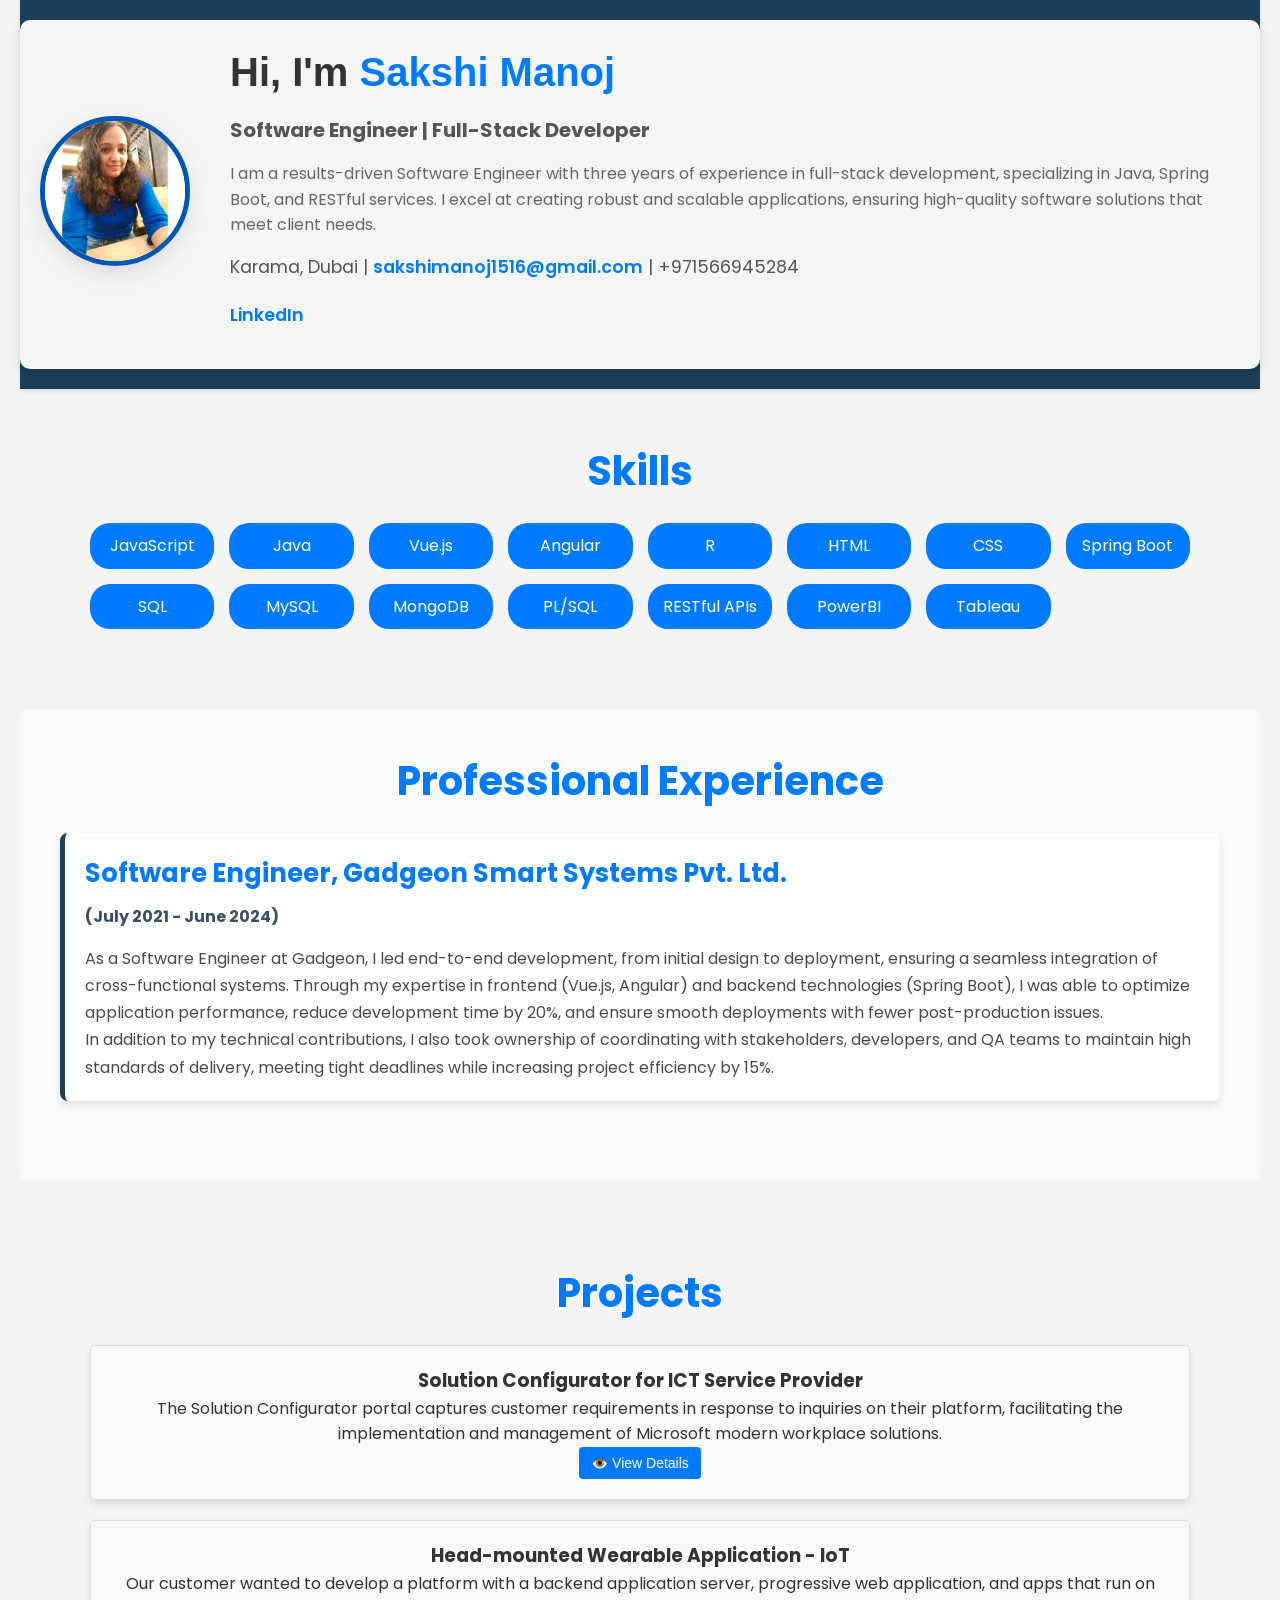
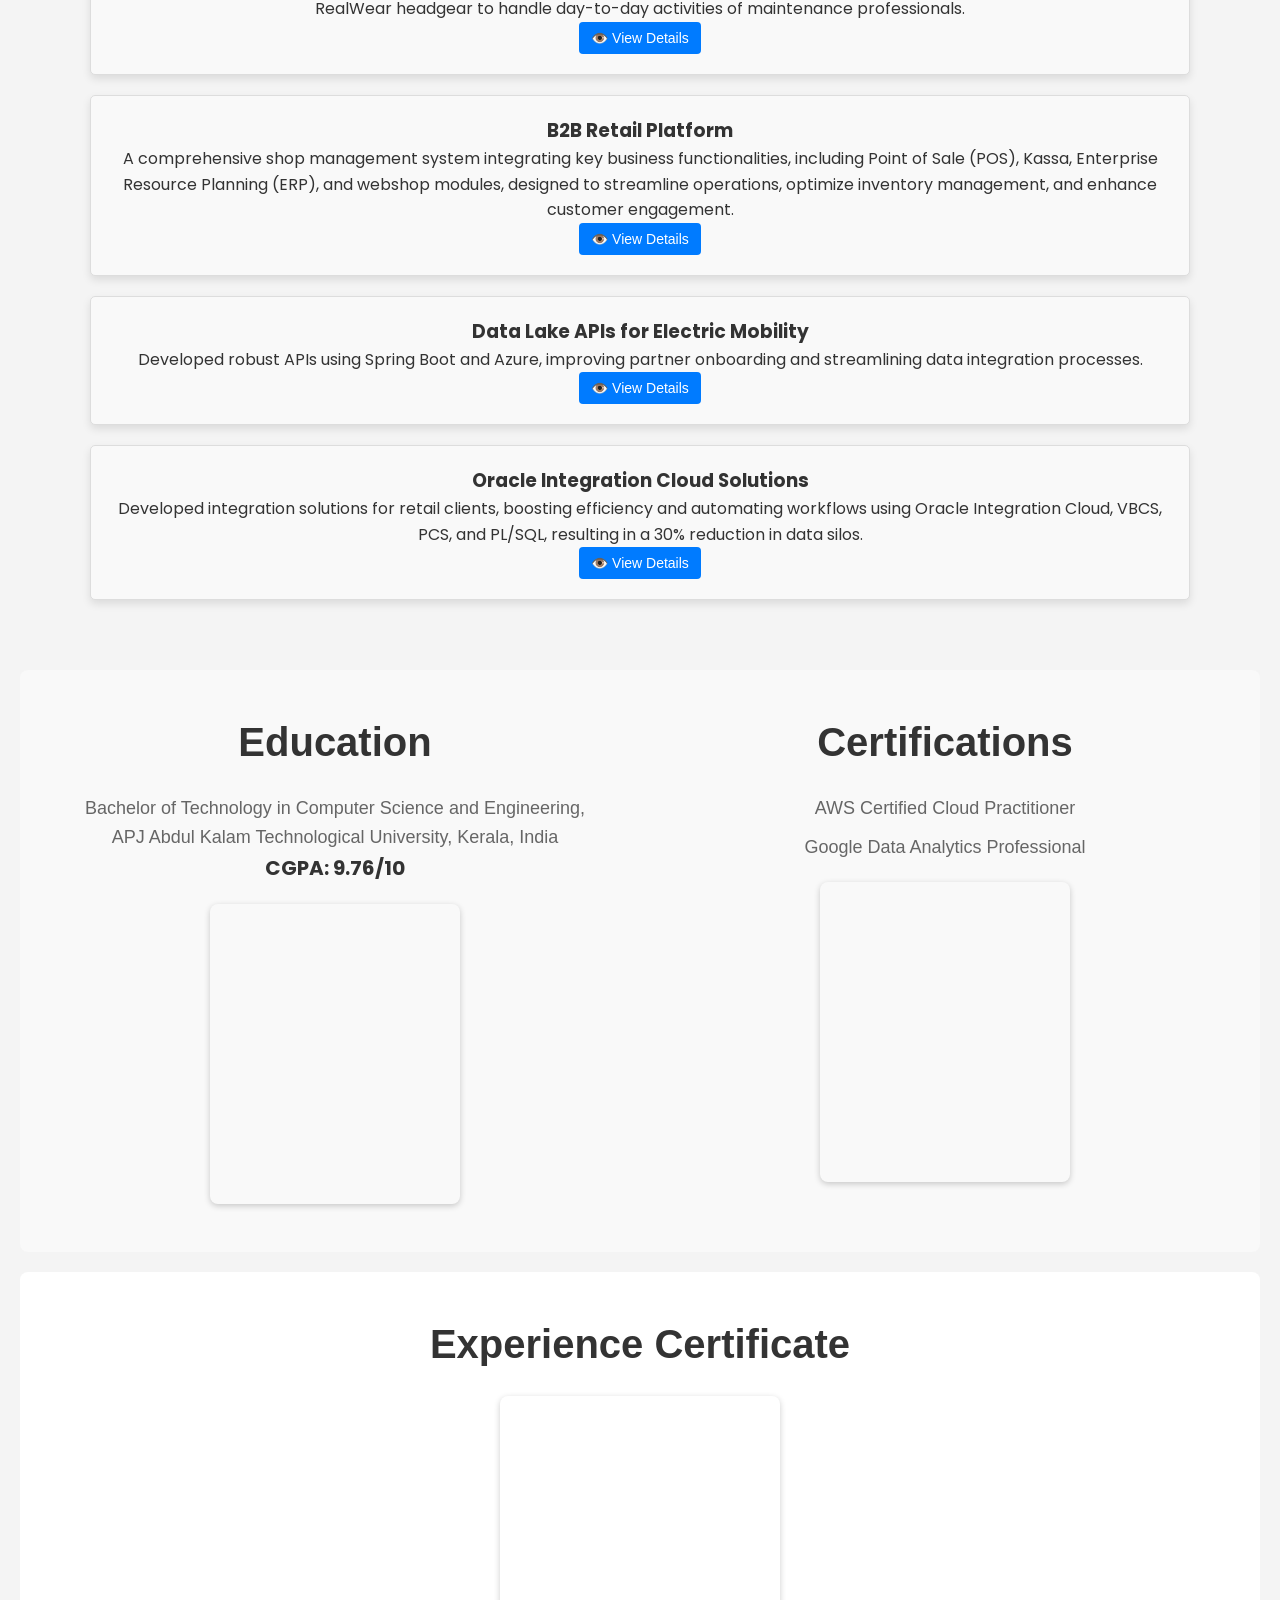
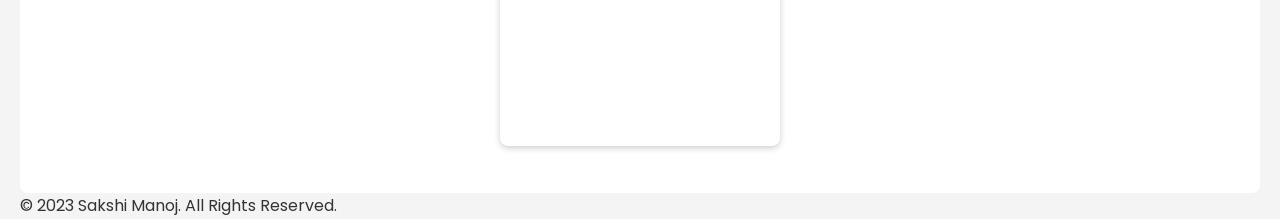
==== index.html @ 0a003d03 "Initial commit of portfolio" ====
<!DOCTYPE html>
<html lang="en">
  <head>
    <meta charset="UTF-8" />
    <meta name="viewport" content="width=device-width, initial-scale=1.0" />
    <title>Sakshi Manoj Portfolio</title>
    <link rel="stylesheet" href="assets/css/main.css" />
    <link
      href="https://fonts.googleapis.com/css2?family=Poppins:wght@300;400;600&display=swap"
      rel="stylesheet"
    />
  </head>
  <body>
    <!-- Header Section -->
    <header
      style="
        background-color: #1c3e59;
        padding: 20px 0;
        box-shadow: 0 2px 4px rgba(0, 0, 0, 0.1);
      "
    >
      <div
        class="container header-content"
        style="
          display: flex;
          align-items: center;
          justify-content: space-between;
          max-width: 1500px;
          margin: auto;
        "
      >
        <div class="profile-photo" style="flex: 0 0 150px; margin-right: 20px">
          <img
            src="images/myphoto.jpeg"
            alt="Sakshi Manoj"
            style="width: 100%; border-radius: 50%"
          />
        </div>
        <div class="intro" style="flex: 1; text-align: left">
          <h1
            style="
              color: #333;
              font-family: 'Segoe UI', Tahoma, Geneva, Verdana, sans-serif;
              font-size: 2.5em;
              font-weight: bold;
              margin-bottom: 10px;
            "
          >
            Hi, I'm <span style="color: #007bff">Sakshi Manoj</span>
          </h1>
          <p
            style="
              font-size: 20px;
              color: #555;
              font-weight: bold;
              margin-bottom: 15px;
            "
          >
            Software Engineer | Full-Stack Developer
          </p>
          <p style="font-size: 16px; color: #666; margin-bottom: 15px">
            I am a results-driven Software Engineer with three years of
            experience in full-stack development, specializing in Java, Spring
            Boot, and RESTful services. I excel at creating robust and scalable
            applications, ensuring high-quality software solutions that meet
            client needs.
          </p>
          <div class="contact-info" style="font-size: 16px; color: #666">
            <p>
              Karama, Dubai |
              <a
                href="mailto:sakshimanoj1516@gmail.com"
                style="color: #007bff; text-decoration: none"
                >sakshimanoj1516@gmail.com</a
              >
              | +971566945284
            </p>
            <p>
              <a
                href="https://www.linkedin.com/in/sakshi-manoj"
                target="_blank"
                style="color: #007bff; text-decoration: none"
                >LinkedIn</a
              >
            </p>
          </div>
        </div>
      </div>
    </header>

    <!-- Skills Section -->
    <section id="skills">
      <div class="container">
        <h2>Skills</h2>
        <div class="skills-list">
          <p>JavaScript</p>
          <p>Java</p>
          <p>Vue.js</p>
          <p>Angular</p>
          <p>R</p>
          <p>HTML</p>
          <p>CSS</p>
          <p>Spring Boot</p>
          <p>SQL</p>
          <p>MySQL</p>
          <p>MongoDB</p>
          <p>PL/SQL</p>
          <p>RESTful APIs</p>
          <p>PowerBI</p>
          <p>Tableau</p>
        </div>
      </div>
    </section>

    <!-- Experience Section -->
    <section id="experience" class="experience-section">
      <h2>Professional Experience</h2>

      <div class="experience-content">
        <div class="experience-item">
          <h3>Software Engineer, Gadgeon Smart Systems Pvt. Ltd.</h3>
          <h4>(July 2021 - June 2024)</h4>
          <p>
            As a Software Engineer at Gadgeon, I led end-to-end development,
            from initial design to deployment, ensuring a seamless integration
            of cross-functional systems. Through my expertise in frontend
            (Vue.js, Angular) and backend technologies (Spring Boot), I was able
            to optimize application performance, reduce development time by 20%,
            and ensure smooth deployments with fewer post-production issues.
          </p>
          <p>
            In addition to my technical contributions, I also took ownership of
            coordinating with stakeholders, developers, and QA teams to maintain
            high standards of delivery, meeting tight deadlines while increasing
            project efficiency by 15%.
          </p>
        </div>

        <!-- <div class="experience-item">
          <h3>Java Developer Intern, XYZ Solutions</h3>
          <h4>(June 2020 - May 2021)</h4>
          <p>
            During my internship at XYZ Solutions, I contributed to backend
            development tasks, creating robust APIs using Java and Spring Boot.
            I was involved in the Data Lake API project, optimizing partner
            onboarding processes and ensuring 100% unit test coverage for API
            reliability. My work helped improve data flow management across
            multiple services and increased the operational efficiency of
            backend systems.
          </p>
        </div> -->
      </div>

      <!-- <a href="resume/Sakshi_Manoj_Resume.pdf" download class="download-cv-btn"
        >Download CV</a
      > -->
    </section>

    <!-- Projects Section -->
    <section id="projects">
      <div class="container">
        <h2>Projects</h2>
        <div class="projects-gridc">
          <!-- Project 1: Solution Configurator for ICT Service Provider -->
          <div class="project-item">
            <h3>Solution Configurator for ICT Service Provider</h3>
            <p>
              The Solution Configurator portal captures customer requirements in
              response to inquiries on their platform, facilitating the
              implementation and management of Microsoft modern workplace
              solutions.
            </p>
            <button
              class="details-button"
              onclick="toggleDetails('ict-project', this)"
            >
              👁️ View Details
            </button>

            <!-- Hidden detailed section -->
            <div
              id="ict-project"
              class="project-details"
              style="
                display: none;
                padding: 20px;
                border: 1px solid #e0e0e0;
                border-radius: 10px;
                box-shadow: 0px 4px 12px rgba(0, 0, 0, 0.1);
                background-color: #fff;
                margin-bottom: 20px;
              "
            >
              <!-- Website Link -->
              <a
                href="https://www.smarter365.nl/"
                target="_blank"
                style="
                  text-decoration: none;
                  color: #1a73e8;
                  font-weight: bold;
                  font-size: 18px;
                "
              >
                Visit Website <span style="margin-left: 5px">&#8599;</span>
              </a>

              <!-- Description Section -->
              <h4 style="margin-top: 20px; color: #333; font-size: 22px">
                Description
              </h4>
              <p style="color: #666; line-height: 1.6">
                This portal helps manage customer requirements by integrating
                Microsoft workplace solutions, streamlining the customer
                engagement process.
              </p>

              <!-- Technologies Section -->
              <h4 style="margin-top: 20px; color: #333; font-size: 22px">
                Technologies
              </h4>
              <p style="color: #666; line-height: 1.6">
                Vue.js, JavaScript, CSS, Jest
              </p>

              <!-- Contribution Section -->
              <h4 style="margin-top: 20px; color: #333; font-size: 22px">
                Contribution
              </h4>
              <p style="color: #666; line-height: 1.6">
                Developed responsive frontend components using Vue.js and
                Vuetify, leading to a 20% performance improvement. Implemented
                internationalization using i18next for multilingual support.
                Conducted thorough testing with Jest, achieving 95% code
                coverage.
              </p>

              <!-- Image Gallery Section -->
              <div
                class="image-container"
                style="display: flex; gap: 10px; margin-top: 20px"
              >
                <img
                  src="images/smarter365/smarter365_1.png"
                  alt="ICT Project Image 1"
                  style="
                    width: 48%;
                    border-radius: 8px;
                    cursor: pointer;
                    transition: transform 0.3s ease;
                  "
                  class="hover-image"
                />
                <img
                  src="images/smarter365/smarter365_2.png"
                  alt="ICT Project Image 2"
                  style="
                    width: 48%;
                    border-radius: 8px;
                    cursor: pointer;
                    transition: transform 0.3s ease;
                  "
                  class="hover-image"
                />
              </div>

              <!-- Watch Demo Link -->
              <p style="margin-top: 20px">
                <a
                  href="https://www.loom.com/share/1bb8e9b2f5744138b309e199f25a424e?sid=341b1269-9a27-400c-8fcc-d83e77082551"
                  target="_blank"
                  style="
                    text-decoration: none;
                    color: #1a73e8;
                    font-weight: bold;
                    font-size: 18px;
                  "
                  >Watch Demo <span style="margin-left: 5px">&#9654;</span>
                </a>
              </p>
            </div>
          </div>

          <!-- Project 2: Head-mounted Wearable Application - IoT -->
          <div class="project-item">
            <h3>Head-mounted Wearable Application - IoT</h3>
            <p>
              Our customer wanted to develop a platform with a backend
              application server, progressive web application, and apps that run
              on RealWear headgear to handle day-to-day activities of
              maintenance professionals.
            </p>
            <button
              class="details-button"
              onclick="toggleDetails('iot-project', this)"
            >
              👁️ View Details
            </button>

            <!-- Hidden detailed section -->
            <div
              id="iot-project"
              class="project-details"
              style="
                display: none;
                padding: 20px;
                border: 1px solid #e0e0e0;
                border-radius: 10px;
                box-shadow: 0px 4px 12px rgba(0, 0, 0, 0.1);
                background-color: #fff;
                margin-top: 20px;
              "
            >
              <a
                href="https://www.klattworks.com/mx-accelerator/"
                target="_blank"
                style="
                  text-decoration: none;
                  color: #1a73e8;
                  font-weight: bold;
                  font-size: 18px;
                "
                >Visit Website <span style="margin-left: 5px">&#8599;</span></a
              >
              <h4 style="margin-top: 20px; color: #333; font-size: 22px">
                Description
              </h4>
              <p style="color: #666; line-height: 1.6">
                This IoT app enhances productivity for maintenance professionals
                using RealWear headgear, integrating backend services with a
                Progressive Web Application.
              </p>

              <h4 style="margin-top: 20px; color: #333; font-size: 22px">
                Technologies
              </h4>
              <p style="color: #666; line-height: 1.6">
                Angular, Spring Boot, Java, Bootstrap
              </p>

              <h4 style="margin-top: 20px; color: #333; font-size: 22px">
                Contribution
              </h4>
              <p style="color: #666; line-height: 1.6">
                Developed the PWA frontend using Angular and Bootstrap,
                increasing user interaction by 25%. Implemented RESTful backend
                services using Spring Boot. Applied Spring Security to ensure
                secure user authentication.
              </p>

              <div
                class="image-container"
                style="display: flex; gap: 10px; margin-top: 20px"
              >
                <img
                  src="images/klattworks/klattworks_1.png"
                  alt="IoT Project 1"
                  style="
                    width: 48%;
                    border-radius: 8px;
                    cursor: pointer;
                    transition: transform 0.3s ease;
                  "
                  class="hover-image"
                  onmouseover="this.style.transform='scale(1.05)'"
                  onmouseout="this.style.transform='scale(1)'"
                />
                <img
                  src="images/klattworks/klattworks_2.png"
                  alt="IoT Project 2"
                  style="
                    width: 48%;
                    border-radius: 8px;
                    cursor: pointer;
                    transition: transform 0.3s ease;
                  "
                  class="hover-image"
                  onmouseover="this.style.transform='scale(1.05)'"
                  onmouseout="this.style.transform='scale(1)'"
                />
              </div>

              <p style="margin-top: 20px">
                This head-mounted wearable app, developed using Angular for the
                frontend and Spring Boot for the backend, led to a 25% increase
                in user engagement.
                <a
                  href="https://www.loom.com/share/83bcdfde9b7a43879cee46f1d8b4b3cc?sid=40277a1e-0fa5-4789-8aba-e1bd13d213cc"
                  target="_blank"
                  style="
                    text-decoration: none;
                    color: #1a73e8;
                    font-weight: bold;
                    font-size: 18px;
                  "
                  >Watch demo <span style="margin-left: 5px">&#9654;</span></a
                >.
              </p>
            </div>
          </div>

          <!-- Project 3: B2B Retail Platform -->
          <div class="project-item">
            <h3>B2B Retail Platform</h3>
            <p>
              A comprehensive shop management system integrating key business
              functionalities, including Point of Sale (POS), Kassa, Enterprise
              Resource Planning (ERP), and webshop modules, designed to
              streamline operations, optimize inventory management, and enhance
              customer engagement.
            </p>
            <button
              class="details-button"
              onclick="toggleDetails('b2b-project', this)"
            >
              👁️ View Details
            </button>

            <!-- Hidden detailed section -->
            <div
              id="b2b-project"
              class="project-details"
              style="
                display: none;
                padding: 20px;
                border: 1px solid #e0e0e0;
                border-radius: 10px;
                box-shadow: 0px 4px 12px rgba(0, 0, 0, 0.1);
                background-color: #fff;
                margin-top: 20px;
              "
            >
              <a
                href="https://www.noahretail.com/"
                target="_blank"
                style="
                  text-decoration: none;
                  color: #1a73e8;
                  font-weight: bold;
                  font-size: 18px;
                "
                >Visit Website <span style="margin-left: 5px">&#8599;</span></a
              ><br /><br />

              <h4 style="margin-top: 20px; color: #333; font-size: 22px">
                Description
              </h4>
              <p style="color: #666; line-height: 1.6">
                A robust B2B platform that integrates POS, ERP, and webshop
                modules to streamline retail operations and enhance customer
                experience.
              </p>

              <h4 style="margin-top: 20px; color: #333; font-size: 22px">
                Technologies
              </h4>
              <p style="color: #666; line-height: 1.6">
                Angular, RESTful APIs, Java
              </p>

              <h4 style="margin-top: 20px; color: #333; font-size: 22px">
                Contribution
              </h4>
              <p style="color: #666; line-height: 1.6">
                Created intuitive frontend interfaces with Angular, improving
                user engagement by 30%. Integrated backend APIs for smooth data
                handling between ERP and POS systems. Ensured seamless user
                experiences across modules by implementing best practices in
                frontend design.
              </p>

              <div
                class="image-container"
                style="display: flex; gap: 10px; margin-top: 20px"
              >
                <img
                  src="images/noah/noah_1.png"
                  alt="B2B Platform 1"
                  style="
                    width: 48%;
                    border-radius: 8px;
                    cursor: pointer;
                    transition: transform 0.3s ease;
                  "
                  class="hover-image"
                  onmouseover="this.style.transform='scale(1.05)'"
                  onmouseout="this.style.transform='scale(1)'"
                />
                <img
                  src="images/noah/noah_2.png"
                  alt="B2B Platform 2"
                  style="
                    width: 48%;
                    border-radius: 8px;
                    cursor: pointer;
                    transition: transform 0.3s ease;
                  "
                  class="hover-image"
                  onmouseover="this.style.transform='scale(1.05)'"
                  onmouseout="this.style.transform='scale(1)'"
                />
              </div>

              <p style="margin-top: 20px">
                The B2B retail platform enhanced user interactions using Angular
                for the frontend and implemented RESTful APIs for seamless
                backend integration.
                <a
                  href="https://www.loom.com/share/43bb94884c2f4f9fad24761a1a4b83c2?sid=c99463e5-be14-4b59-b4c4-4280d447c954"
                  target="_blank"
                  style="
                    text-decoration: none;
                    color: #1a73e8;
                    font-weight: bold;
                    font-size: 18px;
                  "
                  >Watch demo <span style="margin-left: 5px">&#9654;</span></a
                >.
              </p>
            </div>
          </div>

          <!-- Project 4: Data Lake APIs for Electric Mobility Customer -->
          <div class="project-item">
            <h3>Data Lake APIs for Electric Mobility</h3>
            <p>
              Developed robust APIs using Spring Boot and Azure, improving
              partner onboarding and streamlining data integration processes.
            </p>
            <button
              class="details-button"
              onclick="toggleDetails('data-lake-project', this)"
            >
              👁️ View Details
            </button>

            <!-- Hidden detailed section -->
            <div
              id="data-lake-project"
              class="project-details"
              style="
                display: none;
                padding: 20px;
                border: 1px solid #e0e0e0;
                border-radius: 10px;
                box-shadow: 0px 4px 12px rgba(0, 0, 0, 0.1);
                background-color: #fff;
                margin-top: 20px;
              "
            >
              <h4 style="margin-top: 20px; color: #333; font-size: 22px">
                Project Overview
              </h4>
              <p style="color: #666; line-height: 1.6">
                Built scalable APIs that enhanced data management and simplified
                the onboarding of new partners, reducing manual intervention.
              </p>

              <h4 style="margin-top: 20px; color: #333; font-size: 22px">
                Technologies Used
              </h4>
              <p style="color: #666; line-height: 1.6">
                Spring Boot, Java, Azure
              </p>

              <h4 style="margin-top: 20px; color: #333; font-size: 22px">
                Key Contributions
              </h4>
              <p style="color: #666; line-height: 1.6">
                - Designed and implemented RESTful APIs to improve data
                accessibility.<br />
                - Facilitated smoother partner integrations by enhancing the
                data pipeline.<br />
                - Used Azure to ensure secure and scalable data storage.
              </p>
            </div>
          </div>

          <!-- Project 5: Oracle Integration Cloud -->
          <div class="project-item">
            <h3>Oracle Integration Cloud Solutions</h3>
            <p>
              Developed integration solutions for retail clients, boosting
              efficiency and automating workflows using Oracle Integration
              Cloud, VBCS, PCS, and PL/SQL, resulting in a 30% reduction in data
              silos.
            </p>
            <button
              class="details-button"
              onclick="toggleDetails('oracle-project', this)"
            >
              👁️ View Details
            </button>

            <!-- Hidden detailed section -->
            <div
              id="oracle-project"
              class="project-details"
              style="
                display: none;
                padding: 20px;
                border: 1px solid #e0e0e0;
                border-radius: 10px;
                box-shadow: 0px 4px 12px rgba(0, 0, 0, 0.1);
                background-color: #fff;
                margin-top: 20px;
              "
            >
              <h4 style="margin-top: 20px; color: #333; font-size: 22px">
                Project Overview
              </h4>
              <p style="color: #666; line-height: 1.6">
                Delivered seamless system integration by automating workflows
                and ensuring smooth data flow between platforms, reducing manual
                interventions and operational bottlenecks.
              </p>

              <h4 style="margin-top: 20px; color: #333; font-size: 22px">
                Technologies Used
              </h4>
              <p style="color: #666; line-height: 1.6">
                Oracle Integration Cloud, Oracle VBCS, Oracle PCS, PL/SQL,
                RESTful APIs
              </p>

              <h4 style="margin-top: 20px; color: #333; font-size: 22px">
                Key Contributions
              </h4>
              <p style="color: #666; line-height: 1.6">
                - Improved integration processes, cutting data silos by 30%.<br />
                - Built custom APIs for seamless system communication.<br />
                - Automated workflows with PCS and enhanced application
                functionality using VBCS.<br />
                - Optimized database operations with PL/SQL for faster, more
                accurate data handling.
              </p>
            </div>
          </div>
        </div>
      </div>
    </section>

    <!-- JavaScript to toggle the details with smooth animation -->
    <script>
      function toggleDetails(projectId, button) {
        var details = document.getElementById(projectId);
        if (details.style.display === "none" || details.style.display === "") {
          details.style.display = "block";
          button.innerHTML = "👁️ Hide Details";
          details.style.opacity = 0;
          setTimeout(() => {
            details.style.opacity = 1;
          }, 100); // smooth fade-in
        } else {
          details.style.opacity = 0;
          setTimeout(() => {
            details.style.display = "none";
            button.innerHTML = "👁️ View Details";
          }, 300); // delay to allow fade-out
        }
      }
    </script>

    <!-- Add some interactive styling -->
    <style>
      .project-item {
        border: 1px solid #ddd;
        padding: 20px;
        border-radius: 5px;
        transition: transform 0.3s ease;
        background-color: #f9f9f9;
        margin-bottom: 20px;
        cursor: pointer;
      }
      .project-item:hover {
        transform: scale(1.05);
        box-shadow: 0 4px 10px rgba(0, 0, 0, 0.1);
      }
      .details-button {
        background-color: #007bff;
        color: white;
        border: none;
        padding: 8px 12px;
        border-radius: 4px;
        cursor: pointer;
        font-size: 14px;
      }
      .details-button:hover {
        background-color: #0056b3;
      }
      .project-details {
        margin-top: 10px;
        padding: 10px;
        border: 1px solid #ddd;
        border-radius: 5px;
        background-color: #f0f8ff;
        opacity: 0;
        transition: opacity 0.3s ease;
      }
      .project-details img {
        display: block;
        margin-bottom: 10px;
      }
      .eye-icon {
        cursor: pointer;
        font-size: 20px;
        margin-left: 10px;
      }
      .project-details {
        margin-top: 10px;
        padding: 10px;
        border: 1px solid #ddd;
        border-radius: 5px;
        background-color: #f9f9f9;
      }
      .project-details img {
        display: block;
        margin-bottom: 10px;
      }
    </style>

    <!-- Education Section -->
    <!-- Education and Certifications Section -->
    <section
      id="education-certifications"
      style="background-color: #f9f9f9; padding: 40px 10px; border-radius: 8px"
    >
      <div
        class="container"
        style="
          max-width: 1200px;
          margin: auto;
          display: flex;
          justify-content: space-between;
          flex-wrap: wrap;
        "
      >
        <!-- Education -->
        <div style="flex: 1; margin-right: 20px; min-width: 280px">
          <h2
            style="
              text-align: center;
              color: #333;
              font-family: 'Arial', sans-serif;
            "
          >
            Education
          </h2>
          <div style="text-align: center; margin-top: 20px">
            <p
              style="
                font-size: 18px;
                color: #666;
                font-family: 'Arial', sans-serif;
              "
            >
              Bachelor of Technology in Computer Science and Engineering,<br />
              APJ Abdul Kalam Technological University, Kerala, India
            </p>
            <p style="font-size: 20px; color: #333; font-weight: bold">
              CGPA: 9.76/10
            </p>
            <div style="margin-top: 20px">
              <iframe
                src="documents/Degree_Certificate.pdf"
                width="250"
                height="300"
                style="
                  border: none;
                  border-radius: 8px;
                  box-shadow: 0 2px 6px rgba(0, 0, 0, 0.2);
                  transition: transform 0.3s ease;
                "
                onmouseover="this.style.transform='scale(1.05)'"
                onmouseout="this.style.transform='scale(1)'"
              >
              </iframe>
            </div>
          </div>
        </div>

        <!-- Certifications -->
        <div style="flex: 1; min-width: 280px">
          <h2
            style="
              text-align: center;
              color: #333;
              font-family: 'Arial', sans-serif;
            "
          >
            Certifications
          </h2>
          <ul
            style="
              list-style-type: none;
              padding: 0;
              text-align: center;
              margin-top: 20px;
            "
          >
            <li
              style="
                font-size: 18px;
                color: #666;
                font-family: 'Arial', sans-serif;
                margin-bottom: 10px;
              "
            >
              AWS Certified Cloud Practitioner
            </li>
            <li
              style="
                font-size: 18px;
                color: #666;
                font-family: 'Arial', sans-serif;
                margin-bottom: 10px;
              "
            >
              Google Data Analytics Professional
            </li>
          </ul>
          <div style="margin-top: 20px">
            <iframe
              src="documents/Google_DI_Professional.pdf"
              width="250"
              height="300"
              style="
                border: none;
                border-radius: 8px;
                box-shadow: 0 2px 6px rgba(0, 0, 0, 0.2);
                transition: transform 0.3s ease;
              "
              onmouseover="this.style.transform='scale(1.05)'"
              onmouseout="this.style.transform='scale(1)'"
            >
            </iframe>
          </div>
        </div>
      </div>
    </section>

    <!-- Experience Certificates Section -->
    <section
      id="experience-certificates"
      style="
        background-color: #ffffff;
        padding: 40px 10px;
        border-radius: 8px;
        margin-top: 20px;
      "
    >
      <div class="container" style="max-width: 800px; margin: auto">
        <h2
          style="
            text-align: center;
            color: #333;
            font-family: 'Arial', sans-serif;
          "
        >
          Experience Certificate
        </h2>
        <div style="margin-top: 20px; text-align: center">
          <iframe
            src="documents/Exp letter- Sakshi Manoj.pdf"
            width="280"
            height="350"
            style="
              border: none;
              border-radius: 8px;
              box-shadow: 0 2px 6px rgba(0, 0, 0, 0.2);
              transition: transform 0.3s ease;
            "
            onmouseover="this.style.transform='scale(1.05)'"
            onmouseout="this.style.transform='scale(1)'"
          >
          </iframe>
        </div>
      </div>
    </section>

    <!-- Footer -->
    <footer>
      <p>&copy; 2023 Sakshi Manoj. All Rights Reserved.</p>
    </footer>
  </body>
</html>
---- assets/css/main.css ----
/* General Styles */
* {
    margin: 0;
    padding: 0;
    box-sizing: border-box;
}

body {
    font-family: 'Poppins', sans-serif;
    line-height: 1.6;
    background-color: #f4f4f4;
    color: #333;
    padding: 0 20px;
}

a {
    text-decoration: none;
    color: #007bff;
}

a:hover {
    color: #0056b3;
}

/* Header Section */
header {
    background-color: #007bff;
    color: white;
    padding: 60px 0;
    text-align: center;
}

header h1 {
    font-size: 3em;
    margin-bottom: 10px;
}

header span {
    color: #ffeb3b;
}

header p {
    font-size: 1.2em;
    margin-bottom: 20px;
}

header .contact-info {
    font-size: 1.1em;
}

header .contact-info a {
    color: white;
    font-weight: 600;
}

/* Section Styles */
section {
    padding: 50px 0;
    text-align: center;
}

section h2 {
    font-size: 2.5em;
    margin-bottom: 20px;
    color: #007bff;
}

.container {
    max-width: 1100px;
    margin: 0 auto;
}

/* About Section */
#about p {
    font-size: 1.2em;
    line-height: 1.8;
    margin-top: 10px;
}

/* Skills Section */
#skills .skills-list {
    display: grid;
    grid-template-columns: repeat(auto-fit, minmax(120px, 1fr));
    gap: 15px;
    justify-content: center;
    margin-top: 20px;
}

#skills p {
    background-color: #007bff;
    color: white;
    padding: 10px;
    border-radius: 20px;
    font-size: 1em;
    transition: background-color 0.3s ease;
}

#skills p:hover {
    background-color: #0056b3;
}

/* Experience Section */
#experience .experience-item {
    text-align: left;
    margin-bottom: 30px;
    background-color: white;
    padding: 20px;
    border-radius: 8px;
    box-shadow: 0 4px 8px rgba(0, 0, 0, 0.1);
}

#experience h3 {
    color: #007bff;
    font-size: 1.6em;
    margin-bottom: 10px;
}

#experience ul {
    margin-top: 10px;
}

#experience ul li {
    margin-bottom: 10px;
    font-size: 1.1em;
}

/* Projects Section */
.projects-grid {
	display: grid;
	grid-template-columns: 1fr;
	gap: 2rem;
	margin-top: 2rem;
  }
  
  .project-item {
	background-color: #fff;
	padding: 20px;
	border-radius: 10px;
	box-shadow: 0 4px 8px rgba(0, 0, 0, 0.1);
	transition: box-shadow 0.3s ease;
  }
  
  .project-item:hover {
	box-shadow: 0 6px 12px rgba(0, 0, 0, 0.15);
  }
  
  .project-images {
	display: flex;
	gap: 1rem;
	margin-top: 1rem;
  }
  
  .project-images img {
	width: 100%;
	max-width: 400px;
	height: auto;
	cursor: pointer;
	transition: transform 0.3s ease;
  }
  
  .project-images img:hover {
	transform: scale(1.05);
  }
  
  .details-button {
	background-color: #007bff;
	color: white;
	padding: 10px 20px;
	border: none;
	border-radius: 5px;
	cursor: pointer;
	transition: background-color 0.3s ease;
  }
  
  .details-button:hover {
	background-color: #0056b3;
  }
  
  .project-details {
	display: none;
	margin-top: 20px;
  }
  
  .project-details p {
	margin-top: 1rem;
  }
  
  /* Modal Styles */
  .modal {
	display: none;
	position: fixed;
	z-index: 1000;
	left: 0;
	top: 0;
	width: 100%;
	height: 100%;
	background-color: rgba(0, 0, 0, 0.8);
  }
  
  .modal-content {
	margin: auto;
	display: block;
	max-width: 80%;
	height: auto;
	animation: fadeIn 0.5s;
  }
  
  @keyframes fadeIn {
	from {opacity: 0;}
	to {opacity: 1;}
  }
  
  .close {
	position: absolute;
	top: 20px;
	right: 30px;
	color: white;
	font-size: 30px;
	font-weight: bold;
	cursor: pointer;
  }
  
  .close:hover {
	color: #ccc;
  }
  
  /* Responsive */
  @media (min-width: 768px) {
	.projects-grid {
	  grid-template-columns: 1fr 1fr;
	}
  }
  
  @media (min-width: 1200px) {
	.projects-grid {
	  grid-template-columns: 1fr 1fr 1fr;
	}
  }


.details-button {
    background-color: #007bff;
    color: white;
    border: none;
    padding: 10px 15px;
    border-radius: 4px;
    cursor: pointer;
    font-size: 1em;
    transition: background-color 0.3s ease;
}

.details-button:hover {
    background-color: #0056b3;
}

/* Education and Certifications Section */
#education p, #certifications ul {
    font-size: 1.2em;
    margin-top: 15px;
}

#certifications ul {
    list-style-type: none;
}

/* Contact Section */
#contact a {
    color: #007bff;
    font-weight: 600;
}

/* Media Queries */
@media (max-width: 768px) {
    header h1 {
        font-size: 2.5em;
    }
    header p {
        font-size: 1.1em;
    }
    .project-item h3 {
        font-size: 1.2em;
    }
}

@media (max-width: 576px) {
    header h1 {
        font-size: 2em;
    }
    section h2 {
        font-size: 2em;
    }
}



.header-content {
    display: flex;
    align-items: center;
    justify-content: space-between;
    margin-top: 40px;
    padding: 20px;
    background-color: #f5f5f5;
    border-radius: 10px;
    box-shadow: 0px 4px 12px rgba(0, 0, 0, 0.1);
}

.profile-photo {
    flex: 1;
    max-width: 200px; /* Larger photo size */
    margin-right: 30px;
}

.profile-photo img {
    width: 100%;
    border-radius: 50%;
    border: 5px solid #0056b3; /* Darker blue border */
    box-shadow: 0px 8px 20px rgba(0, 0, 0, 0.1); /* Subtle shadow for a 3D effect */
    transition: transform 0.3s ease; /* Smooth hover effect */
}

.profile-photo img:hover {
    transform: scale(1.05); /* Slight zoom effect on hover */
}

.intro {
    flex: 3;
    padding-left: 20px;
}

.intro h1 {
    font-size: 2.5em;
    margin-bottom: 0.5em;
    color: #333;
}

.intro p {
    font-size: 1.3em;
    color: #666;
}

.contact-info p {
    font-size: 1.1em;
    color: #555;
}

.contact-info a {
    color: #0056b3; /* Darker blue for the links */
    text-decoration: none;
}

.contact-info a:hover {
    text-decoration: underline;
}



.experience-section {
    background-color: #f9fafb;
	color: #1c3e59;
    padding: 40px;
    border-radius: 8px;
    margin: 30px 0;
}

.experience-content {
    margin-bottom: 40px;
}

.experience-item {
    margin-bottom: 30px;
    padding: 20px;
    background-color: #e0f3ff;
    border-left: 5px solid #1c3e59; /* Darker blue to stand out */
    border-radius: 6px;
}

.experience-item h3 {
    font-size: 22px;
    color: #1c3e59;
    margin-bottom: 5px;
}

.experience-item h4 {
    font-size: 16px;
    color: #3b5068;
    margin-bottom: 15px;
}

.experience-item p {
    font-size: 16px;
    line-height: 1.7;
    color: #4a4a4a;
}

.download-cv-btn {
    display: inline-block;
    background-color: #1c3e59;
    color: #fff;
    padding: 12px 24px;
    font-size: 16px;
    border: none;
    border-radius: 5px;
    text-decoration: none;
    cursor: pointer;
    transition: background-color 0.3s ease;
}

.download-cv-btn:hover {
    background-color: #12293f;
}


.image-container {
    display: flex;
	justify-content: center;
    gap: 20px; /* Add space between images */
  }

  .hover-image {
    width: 100%;
    max-width: 400px;
    transition: transform 0.3s ease, z-index 0.3s ease;
  }

  /* Enlarge image on hover */
  .hover-image:hover {
    transform: scale(1.3); /* Enlarge the image on hover */
    z-index: 1; /* Bring the image to front while hovering */
  }
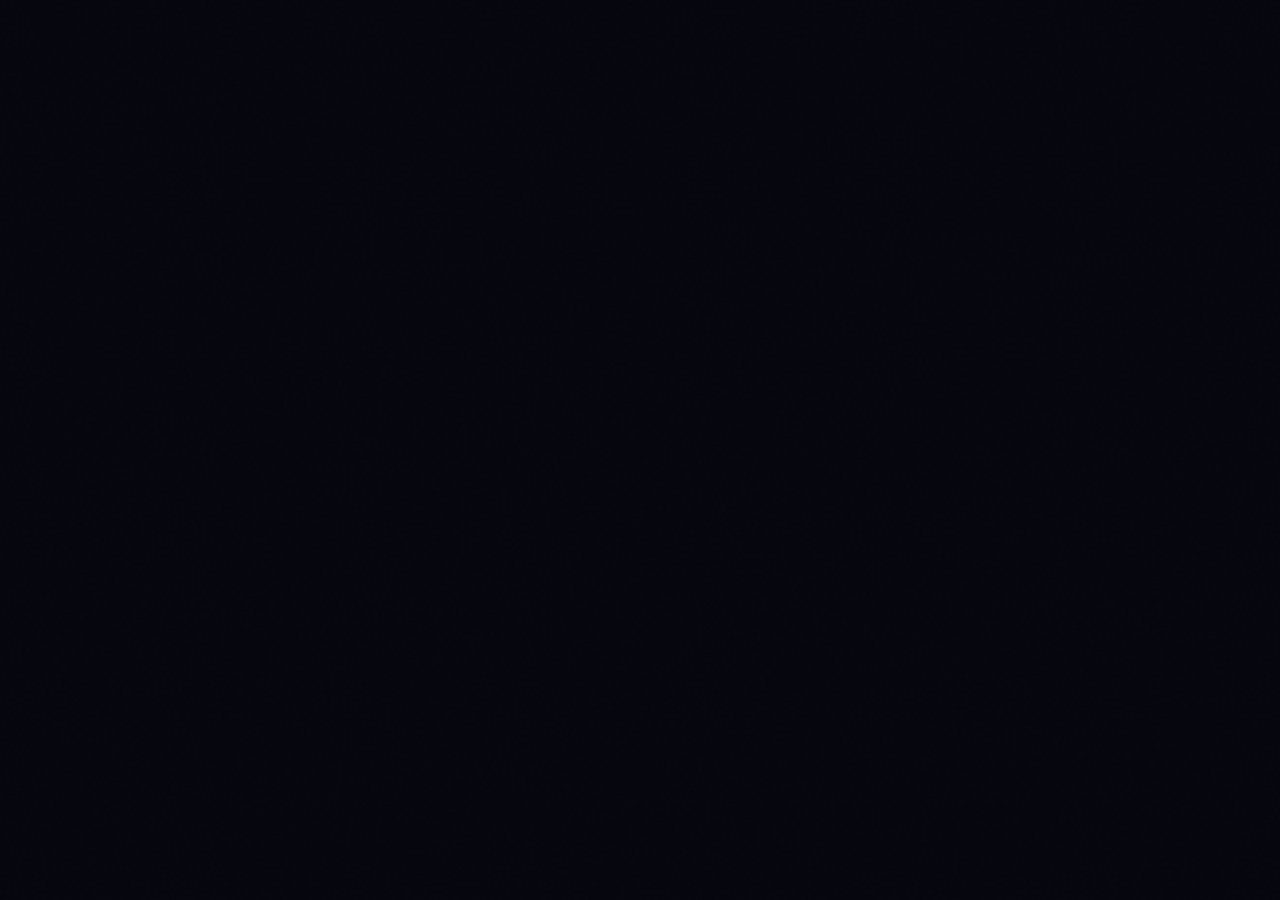
==== commit 561cae81: "Updates" ====
--- a/index.html
+++ b/index.html
@@ -1,886 +1,22 @@
-<!DOCTYPE html>
+<!doctype html>
 <html lang="en">
   <head>
     <meta charset="UTF-8" />
     <meta name="viewport" content="width=device-width, initial-scale=1.0" />
-    <title>Sakshi Manoj Portfolio</title>
-    <link rel="stylesheet" href="assets/css/main.css" />
-    <link
-      href="https://fonts.googleapis.com/css2?family=Poppins:wght@300;400;600&display=swap"
-      rel="stylesheet"
-    />
+    <title>Sakshi | Portfolio</title>
+    <script type="module" crossorigin src="/assets/index-CuuKLE7o.js"></script>
+    <link rel="stylesheet" crossorigin href="/assets/index-CEz-CKmG.css">
   </head>
   <body>
-    <!-- Header Section -->
-    <header
-      style="
-        background-color: #1c3e59;
-        padding: 20px 0;
-        box-shadow: 0 2px 4px rgba(0, 0, 0, 0.1);
-      "
-    >
-      <div
-        class="container header-content"
-        style="
-          display: flex;
-          align-items: center;
-          justify-content: space-between;
-          max-width: 1500px;
-          margin: auto;
-        "
-      >
-        <div class="profile-photo" style="flex: 0 0 150px; margin-right: 20px">
-          <img
-            src="images/myphoto.jpeg"
-            alt="Sakshi Manoj"
-            style="width: 100%; border-radius: 50%"
-          />
-        </div>
-        <div class="intro" style="flex: 1; text-align: left">
-          <h1
-            style="
-              color: #333;
-              font-family: 'Segoe UI', Tahoma, Geneva, Verdana, sans-serif;
-              font-size: 2.5em;
-              font-weight: bold;
-              margin-bottom: 10px;
-            "
-          >
-            Hi, I'm <span style="color: #007bff">Sakshi Manoj</span>
-          </h1>
-          <p
-            style="
-              font-size: 20px;
-              color: #555;
-              font-weight: bold;
-              margin-bottom: 15px;
-            "
-          >
-            Software Engineer | Full-Stack Developer
-          </p>
-          <p style="font-size: 16px; color: #666; margin-bottom: 15px">
-            I am a results-driven Software Engineer with three years of
-            experience in full-stack development, specializing in Java, Spring
-            Boot, and RESTful services. I excel at creating robust and scalable
-            applications, ensuring high-quality software solutions that meet
-            client needs.
-          </p>
-          <div class="contact-info" style="font-size: 16px; color: #666">
-            <p>
-              Karama, Dubai |
-              <a
-                href="mailto:sakshimanoj1516@gmail.com"
-                style="color: #007bff; text-decoration: none"
-                >sakshimanoj1516@gmail.com</a
-              >
-              | +971566945284
-            </p>
-            <p>
-              <a
-                href="https://www.linkedin.com/in/sakshi-manoj"
-                target="_blank"
-                style="color: #007bff; text-decoration: none"
-                >LinkedIn</a
-              >
-            </p>
-          </div>
-        </div>
-      </div>
-    </header>
-
-    <!-- Skills Section -->
-    <section id="skills">
-      <div class="container">
-        <h2>Skills</h2>
-        <div class="skills-list">
-          <p>JavaScript</p>
-          <p>Java</p>
-          <p>Vue.js</p>
-          <p>Angular</p>
-          <p>R</p>
-          <p>HTML</p>
-          <p>CSS</p>
-          <p>Spring Boot</p>
-          <p>SQL</p>
-          <p>MySQL</p>
-          <p>MongoDB</p>
-          <p>PL/SQL</p>
-          <p>RESTful APIs</p>
-          <p>PowerBI</p>
-          <p>Tableau</p>
-        </div>
-      </div>
-    </section>
-
-    <!-- Experience Section -->
-    <section id="experience" class="experience-section">
-      <h2>Professional Experience</h2>
-
-      <div class="experience-content">
-        <div class="experience-item">
-          <h3>Software Engineer, Gadgeon Smart Systems Pvt. Ltd.</h3>
-          <h4>(July 2021 - June 2024)</h4>
-          <p>
-            As a Software Engineer at Gadgeon, I led end-to-end development,
-            from initial design to deployment, ensuring a seamless integration
-            of cross-functional systems. Through my expertise in frontend
-            (Vue.js, Angular) and backend technologies (Spring Boot), I was able
-            to optimize application performance, reduce development time by 20%,
-            and ensure smooth deployments with fewer post-production issues.
-          </p>
-          <p>
-            In addition to my technical contributions, I also took ownership of
-            coordinating with stakeholders, developers, and QA teams to maintain
-            high standards of delivery, meeting tight deadlines while increasing
-            project efficiency by 15%.
-          </p>
-        </div>
-
-        <!-- <div class="experience-item">
-          <h3>Java Developer Intern, XYZ Solutions</h3>
-          <h4>(June 2020 - May 2021)</h4>
-          <p>
-            During my internship at XYZ Solutions, I contributed to backend
-            development tasks, creating robust APIs using Java and Spring Boot.
-            I was involved in the Data Lake API project, optimizing partner
-            onboarding processes and ensuring 100% unit test coverage for API
-            reliability. My work helped improve data flow management across
-            multiple services and increased the operational efficiency of
-            backend systems.
-          </p>
-        </div> -->
-      </div>
-
-      <!-- <a href="resume/Sakshi_Manoj_Resume.pdf" download class="download-cv-btn"
-        >Download CV</a
-      > -->
-    </section>
-
-    <!-- Projects Section -->
-    <section id="projects">
-      <div class="container">
-        <h2>Projects</h2>
-        <div class="projects-gridc">
-          <!-- Project 1: Solution Configurator for ICT Service Provider -->
-          <div class="project-item">
-            <h3>Solution Configurator for ICT Service Provider</h3>
-            <p>
-              The Solution Configurator portal captures customer requirements in
-              response to inquiries on their platform, facilitating the
-              implementation and management of Microsoft modern workplace
-              solutions.
-            </p>
-            <button
-              class="details-button"
-              onclick="toggleDetails('ict-project', this)"
-            >
-              👁️ View Details
-            </button>
-
-            <!-- Hidden detailed section -->
-            <div
-              id="ict-project"
-              class="project-details"
-              style="
-                display: none;
-                padding: 20px;
-                border: 1px solid #e0e0e0;
-                border-radius: 10px;
-                box-shadow: 0px 4px 12px rgba(0, 0, 0, 0.1);
-                background-color: #fff;
-                margin-bottom: 20px;
-              "
-            >
-              <!-- Website Link -->
-              <a
-                href="https://www.smarter365.nl/"
-                target="_blank"
-                style="
-                  text-decoration: none;
-                  color: #1a73e8;
-                  font-weight: bold;
-                  font-size: 18px;
-                "
-              >
-                Visit Website <span style="margin-left: 5px">&#8599;</span>
-              </a>
-
-              <!-- Description Section -->
-              <h4 style="margin-top: 20px; color: #333; font-size: 22px">
-                Description
-              </h4>
-              <p style="color: #666; line-height: 1.6">
-                This portal helps manage customer requirements by integrating
-                Microsoft workplace solutions, streamlining the customer
-                engagement process.
-              </p>
-
-              <!-- Technologies Section -->
-              <h4 style="margin-top: 20px; color: #333; font-size: 22px">
-                Technologies
-              </h4>
-              <p style="color: #666; line-height: 1.6">
-                Vue.js, JavaScript, CSS, Jest
-              </p>
-
-              <!-- Contribution Section -->
-              <h4 style="margin-top: 20px; color: #333; font-size: 22px">
-                Contribution
-              </h4>
-              <p style="color: #666; line-height: 1.6">
-                Developed responsive frontend components using Vue.js and
-                Vuetify, leading to a 20% performance improvement. Implemented
-                internationalization using i18next for multilingual support.
-                Conducted thorough testing with Jest, achieving 95% code
-                coverage.
-              </p>
-
-              <!-- Image Gallery Section -->
-              <div
-                class="image-container"
-                style="display: flex; gap: 10px; margin-top: 20px"
-              >
-                <img
-                  src="images/smarter365/smarter365_1.png"
-                  alt="ICT Project Image 1"
-                  style="
-                    width: 48%;
-                    border-radius: 8px;
-                    cursor: pointer;
-                    transition: transform 0.3s ease;
-                  "
-                  class="hover-image"
-                />
-                <img
-                  src="images/smarter365/smarter365_2.png"
-                  alt="ICT Project Image 2"
-                  style="
-                    width: 48%;
-                    border-radius: 8px;
-                    cursor: pointer;
-                    transition: transform 0.3s ease;
-                  "
-                  class="hover-image"
-                />
-              </div>
-
-              <!-- Watch Demo Link -->
-              <p style="margin-top: 20px">
-                <a
-                  href="https://www.loom.com/share/1bb8e9b2f5744138b309e199f25a424e?sid=341b1269-9a27-400c-8fcc-d83e77082551"
-                  target="_blank"
-                  style="
-                    text-decoration: none;
-                    color: #1a73e8;
-                    font-weight: bold;
-                    font-size: 18px;
-                  "
-                  >Watch Demo <span style="margin-left: 5px">&#9654;</span>
-                </a>
-              </p>
-            </div>
-          </div>
-
-          <!-- Project 2: Head-mounted Wearable Application - IoT -->
-          <div class="project-item">
-            <h3>Head-mounted Wearable Application - IoT</h3>
-            <p>
-              Our customer wanted to develop a platform with a backend
-              application server, progressive web application, and apps that run
-              on RealWear headgear to handle day-to-day activities of
-              maintenance professionals.
-            </p>
-            <button
-              class="details-button"
-              onclick="toggleDetails('iot-project', this)"
-            >
-              👁️ View Details
-            </button>
-
-            <!-- Hidden detailed section -->
-            <div
-              id="iot-project"
-              class="project-details"
-              style="
-                display: none;
-                padding: 20px;
-                border: 1px solid #e0e0e0;
-                border-radius: 10px;
-                box-shadow: 0px 4px 12px rgba(0, 0, 0, 0.1);
-                background-color: #fff;
-                margin-top: 20px;
-              "
-            >
-              <a
-                href="https://www.klattworks.com/mx-accelerator/"
-                target="_blank"
-                style="
-                  text-decoration: none;
-                  color: #1a73e8;
-                  font-weight: bold;
-                  font-size: 18px;
-                "
-                >Visit Website <span style="margin-left: 5px">&#8599;</span></a
-              >
-              <h4 style="margin-top: 20px; color: #333; font-size: 22px">
-                Description
-              </h4>
-              <p style="color: #666; line-height: 1.6">
-                This IoT app enhances productivity for maintenance professionals
-                using RealWear headgear, integrating backend services with a
-                Progressive Web Application.
-              </p>
-
-              <h4 style="margin-top: 20px; color: #333; font-size: 22px">
-                Technologies
-              </h4>
-              <p style="color: #666; line-height: 1.6">
-                Angular, Spring Boot, Java, Bootstrap
-              </p>
-
-              <h4 style="margin-top: 20px; color: #333; font-size: 22px">
-                Contribution
-              </h4>
-              <p style="color: #666; line-height: 1.6">
-                Developed the PWA frontend using Angular and Bootstrap,
-                increasing user interaction by 25%. Implemented RESTful backend
-                services using Spring Boot. Applied Spring Security to ensure
-                secure user authentication.
-              </p>
-
-              <div
-                class="image-container"
-                style="display: flex; gap: 10px; margin-top: 20px"
-              >
-                <img
-                  src="images/klattworks/klattworks_1.png"
-                  alt="IoT Project 1"
-                  style="
-                    width: 48%;
-                    border-radius: 8px;
-                    cursor: pointer;
-                    transition: transform 0.3s ease;
-                  "
-                  class="hover-image"
-                  onmouseover="this.style.transform='scale(1.05)'"
-                  onmouseout="this.style.transform='scale(1)'"
-                />
-                <img
-                  src="images/klattworks/klattworks_2.png"
-                  alt="IoT Project 2"
-                  style="
-                    width: 48%;
-                    border-radius: 8px;
-                    cursor: pointer;
-                    transition: transform 0.3s ease;
-                  "
-                  class="hover-image"
-                  onmouseover="this.style.transform='scale(1.05)'"
-                  onmouseout="this.style.transform='scale(1)'"
-                />
-              </div>
-
-              <p style="margin-top: 20px">
-                This head-mounted wearable app, developed using Angular for the
-                frontend and Spring Boot for the backend, led to a 25% increase
-                in user engagement.
-                <a
-                  href="https://www.loom.com/share/83bcdfde9b7a43879cee46f1d8b4b3cc?sid=40277a1e-0fa5-4789-8aba-e1bd13d213cc"
-                  target="_blank"
-                  style="
-                    text-decoration: none;
-                    color: #1a73e8;
-                    font-weight: bold;
-                    font-size: 18px;
-                  "
-                  >Watch demo <span style="margin-left: 5px">&#9654;</span></a
-                >.
-              </p>
-            </div>
-          </div>
-
-          <!-- Project 3: B2B Retail Platform -->
-          <div class="project-item">
-            <h3>B2B Retail Platform</h3>
-            <p>
-              A comprehensive shop management system integrating key business
-              functionalities, including Point of Sale (POS), Kassa, Enterprise
-              Resource Planning (ERP), and webshop modules, designed to
-              streamline operations, optimize inventory management, and enhance
-              customer engagement.
-            </p>
-            <button
-              class="details-button"
-              onclick="toggleDetails('b2b-project', this)"
-            >
-              👁️ View Details
-            </button>
-
-            <!-- Hidden detailed section -->
-            <div
-              id="b2b-project"
-              class="project-details"
-              style="
-                display: none;
-                padding: 20px;
-                border: 1px solid #e0e0e0;
-                border-radius: 10px;
-                box-shadow: 0px 4px 12px rgba(0, 0, 0, 0.1);
-                background-color: #fff;
-                margin-top: 20px;
-              "
-            >
-              <a
-                href="https://www.noahretail.com/"
-                target="_blank"
-                style="
-                  text-decoration: none;
-                  color: #1a73e8;
-                  font-weight: bold;
-                  font-size: 18px;
-                "
-                >Visit Website <span style="margin-left: 5px">&#8599;</span></a
-              ><br /><br />
-
-              <h4 style="margin-top: 20px; color: #333; font-size: 22px">
-                Description
-              </h4>
-              <p style="color: #666; line-height: 1.6">
-                A robust B2B platform that integrates POS, ERP, and webshop
-                modules to streamline retail operations and enhance customer
-                experience.
-              </p>
-
-              <h4 style="margin-top: 20px; color: #333; font-size: 22px">
-                Technologies
-              </h4>
-              <p style="color: #666; line-height: 1.6">
-                Angular, RESTful APIs, Java
-              </p>
-
-              <h4 style="margin-top: 20px; color: #333; font-size: 22px">
-                Contribution
-              </h4>
-              <p style="color: #666; line-height: 1.6">
-                Created intuitive frontend interfaces with Angular, improving
-                user engagement by 30%. Integrated backend APIs for smooth data
-                handling between ERP and POS systems. Ensured seamless user
-                experiences across modules by implementing best practices in
-                frontend design.
-              </p>
-
-              <div
-                class="image-container"
-                style="display: flex; gap: 10px; margin-top: 20px"
-              >
-                <img
-                  src="images/noah/noah_1.png"
-                  alt="B2B Platform 1"
-                  style="
-                    width: 48%;
-                    border-radius: 8px;
-                    cursor: pointer;
-                    transition: transform 0.3s ease;
-                  "
-                  class="hover-image"
-                  onmouseover="this.style.transform='scale(1.05)'"
-                  onmouseout="this.style.transform='scale(1)'"
-                />
-                <img
-                  src="images/noah/noah_2.png"
-                  alt="B2B Platform 2"
-                  style="
-                    width: 48%;
-                    border-radius: 8px;
-                    cursor: pointer;
-                    transition: transform 0.3s ease;
-                  "
-                  class="hover-image"
-                  onmouseover="this.style.transform='scale(1.05)'"
-                  onmouseout="this.style.transform='scale(1)'"
-                />
-              </div>
-
-              <p style="margin-top: 20px">
-                The B2B retail platform enhanced user interactions using Angular
-                for the frontend and implemented RESTful APIs for seamless
-                backend integration.
-                <a
-                  href="https://www.loom.com/share/43bb94884c2f4f9fad24761a1a4b83c2?sid=c99463e5-be14-4b59-b4c4-4280d447c954"
-                  target="_blank"
-                  style="
-                    text-decoration: none;
-                    color: #1a73e8;
-                    font-weight: bold;
-                    font-size: 18px;
-                  "
-                  >Watch demo <span style="margin-left: 5px">&#9654;</span></a
-                >.
-              </p>
-            </div>
-          </div>
-
-          <!-- Project 4: Data Lake APIs for Electric Mobility Customer -->
-          <div class="project-item">
-            <h3>Data Lake APIs for Electric Mobility</h3>
-            <p>
-              Developed robust APIs using Spring Boot and Azure, improving
-              partner onboarding and streamlining data integration processes.
-            </p>
-            <button
-              class="details-button"
-              onclick="toggleDetails('data-lake-project', this)"
-            >
-              👁️ View Details
-            </button>
-
-            <!-- Hidden detailed section -->
-            <div
-              id="data-lake-project"
-              class="project-details"
-              style="
-                display: none;
-                padding: 20px;
-                border: 1px solid #e0e0e0;
-                border-radius: 10px;
-                box-shadow: 0px 4px 12px rgba(0, 0, 0, 0.1);
-                background-color: #fff;
-                margin-top: 20px;
-              "
-            >
-              <h4 style="margin-top: 20px; color: #333; font-size: 22px">
-                Project Overview
-              </h4>
-              <p style="color: #666; line-height: 1.6">
-                Built scalable APIs that enhanced data management and simplified
-                the onboarding of new partners, reducing manual intervention.
-              </p>
-
-              <h4 style="margin-top: 20px; color: #333; font-size: 22px">
-                Technologies Used
-              </h4>
-              <p style="color: #666; line-height: 1.6">
-                Spring Boot, Java, Azure
-              </p>
-
-              <h4 style="margin-top: 20px; color: #333; font-size: 22px">
-                Key Contributions
-              </h4>
-              <p style="color: #666; line-height: 1.6">
-                - Designed and implemented RESTful APIs to improve data
-                accessibility.<br />
-                - Facilitated smoother partner integrations by enhancing the
-                data pipeline.<br />
-                - Used Azure to ensure secure and scalable data storage.
-              </p>
-            </div>
-          </div>
-
-          <!-- Project 5: Oracle Integration Cloud -->
-          <div class="project-item">
-            <h3>Oracle Integration Cloud Solutions</h3>
-            <p>
-              Developed integration solutions for retail clients, boosting
-              efficiency and automating workflows using Oracle Integration
-              Cloud, VBCS, PCS, and PL/SQL, resulting in a 30% reduction in data
-              silos.
-            </p>
-            <button
-              class="details-button"
-              onclick="toggleDetails('oracle-project', this)"
-            >
-              👁️ View Details
-            </button>
-
-            <!-- Hidden detailed section -->
-            <div
-              id="oracle-project"
-              class="project-details"
-              style="
-                display: none;
-                padding: 20px;
-                border: 1px solid #e0e0e0;
-                border-radius: 10px;
-                box-shadow: 0px 4px 12px rgba(0, 0, 0, 0.1);
-                background-color: #fff;
-                margin-top: 20px;
-              "
-            >
-              <h4 style="margin-top: 20px; color: #333; font-size: 22px">
-                Project Overview
-              </h4>
-              <p style="color: #666; line-height: 1.6">
-                Delivered seamless system integration by automating workflows
-                and ensuring smooth data flow between platforms, reducing manual
-                interventions and operational bottlenecks.
-              </p>
-
-              <h4 style="margin-top: 20px; color: #333; font-size: 22px">
-                Technologies Used
-              </h4>
-              <p style="color: #666; line-height: 1.6">
-                Oracle Integration Cloud, Oracle VBCS, Oracle PCS, PL/SQL,
-                RESTful APIs
-              </p>
-
-              <h4 style="margin-top: 20px; color: #333; font-size: 22px">
-                Key Contributions
-              </h4>
-              <p style="color: #666; line-height: 1.6">
-                - Improved integration processes, cutting data silos by 30%.<br />
-                - Built custom APIs for seamless system communication.<br />
-                - Automated workflows with PCS and enhanced application
-                functionality using VBCS.<br />
-                - Optimized database operations with PL/SQL for faster, more
-                accurate data handling.
-              </p>
-            </div>
-          </div>
-        </div>
-      </div>
-    </section>
-
-    <!-- JavaScript to toggle the details with smooth animation -->
+    <div id="root"></div>
     <script>
-      function toggleDetails(projectId, button) {
-        var details = document.getElementById(projectId);
-        if (details.style.display === "none" || details.style.display === "") {
-          details.style.display = "block";
-          button.innerHTML = "👁️ Hide Details";
-          details.style.opacity = 0;
-          setTimeout(() => {
-            details.style.opacity = 1;
-          }, 100); // smooth fade-in
-        } else {
-          details.style.opacity = 0;
-          setTimeout(() => {
-            details.style.display = "none";
-            button.innerHTML = "👁️ View Details";
-          }, 300); // delay to allow fade-out
+      (function(l) {
+        if (l.search[1] === '/') {
+          var decoded = l.search.slice(1).replace(/~and~/g, '&');
+          window.history.replaceState(null, null, l.pathname.slice(0, -1) + decoded + l.hash);
         }
-      }
+      }(window.location))
     </script>
-
-    <!-- Add some interactive styling -->
-    <style>
-      .project-item {
-        border: 1px solid #ddd;
-        padding: 20px;
-        border-radius: 5px;
-        transition: transform 0.3s ease;
-        background-color: #f9f9f9;
-        margin-bottom: 20px;
-        cursor: pointer;
-      }
-      .project-item:hover {
-        transform: scale(1.05);
-        box-shadow: 0 4px 10px rgba(0, 0, 0, 0.1);
-      }
-      .details-button {
-        background-color: #007bff;
-        color: white;
-        border: none;
-        padding: 8px 12px;
-        border-radius: 4px;
-        cursor: pointer;
-        font-size: 14px;
-      }
-      .details-button:hover {
-        background-color: #0056b3;
-      }
-      .project-details {
-        margin-top: 10px;
-        padding: 10px;
-        border: 1px solid #ddd;
-        border-radius: 5px;
-        background-color: #f0f8ff;
-        opacity: 0;
-        transition: opacity 0.3s ease;
-      }
-      .project-details img {
-        display: block;
-        margin-bottom: 10px;
-      }
-      .eye-icon {
-        cursor: pointer;
-        font-size: 20px;
-        margin-left: 10px;
-      }
-      .project-details {
-        margin-top: 10px;
-        padding: 10px;
-        border: 1px solid #ddd;
-        border-radius: 5px;
-        background-color: #f9f9f9;
-      }
-      .project-details img {
-        display: block;
-        margin-bottom: 10px;
-      }
-    </style>
-
-    <!-- Education Section -->
-    <!-- Education and Certifications Section -->
-    <section
-      id="education-certifications"
-      style="background-color: #f9f9f9; padding: 40px 10px; border-radius: 8px"
-    >
-      <div
-        class="container"
-        style="
-          max-width: 1200px;
-          margin: auto;
-          display: flex;
-          justify-content: space-between;
-          flex-wrap: wrap;
-        "
-      >
-        <!-- Education -->
-        <div style="flex: 1; margin-right: 20px; min-width: 280px">
-          <h2
-            style="
-              text-align: center;
-              color: #333;
-              font-family: 'Arial', sans-serif;
-            "
-          >
-            Education
-          </h2>
-          <div style="text-align: center; margin-top: 20px">
-            <p
-              style="
-                font-size: 18px;
-                color: #666;
-                font-family: 'Arial', sans-serif;
-              "
-            >
-              Bachelor of Technology in Computer Science and Engineering,<br />
-              APJ Abdul Kalam Technological University, Kerala, India
-            </p>
-            <p style="font-size: 20px; color: #333; font-weight: bold">
-              CGPA: 9.76/10
-            </p>
-            <div style="margin-top: 20px">
-              <iframe
-                src="documents/Degree_Certificate.pdf"
-                width="250"
-                height="300"
-                style="
-                  border: none;
-                  border-radius: 8px;
-                  box-shadow: 0 2px 6px rgba(0, 0, 0, 0.2);
-                  transition: transform 0.3s ease;
-                "
-                onmouseover="this.style.transform='scale(1.05)'"
-                onmouseout="this.style.transform='scale(1)'"
-              >
-              </iframe>
-            </div>
-          </div>
-        </div>
-
-        <!-- Certifications -->
-        <div style="flex: 1; min-width: 280px">
-          <h2
-            style="
-              text-align: center;
-              color: #333;
-              font-family: 'Arial', sans-serif;
-            "
-          >
-            Certifications
-          </h2>
-          <ul
-            style="
-              list-style-type: none;
-              padding: 0;
-              text-align: center;
-              margin-top: 20px;
-            "
-          >
-            <li
-              style="
-                font-size: 18px;
-                color: #666;
-                font-family: 'Arial', sans-serif;
-                margin-bottom: 10px;
-              "
-            >
-              AWS Certified Cloud Practitioner
-            </li>
-            <li
-              style="
-                font-size: 18px;
-                color: #666;
-                font-family: 'Arial', sans-serif;
-                margin-bottom: 10px;
-              "
-            >
-              Google Data Analytics Professional
-            </li>
-          </ul>
-          <div style="margin-top: 20px">
-            <iframe
-              src="documents/Google_DI_Professional.pdf"
-              width="250"
-              height="300"
-              style="
-                border: none;
-                border-radius: 8px;
-                box-shadow: 0 2px 6px rgba(0, 0, 0, 0.2);
-                transition: transform 0.3s ease;
-              "
-              onmouseover="this.style.transform='scale(1.05)'"
-              onmouseout="this.style.transform='scale(1)'"
-            >
-            </iframe>
-          </div>
-        </div>
-      </div>
-    </section>
-
-    <!-- Experience Certificates Section -->
-    <section
-      id="experience-certificates"
-      style="
-        background-color: #ffffff;
-        padding: 40px 10px;
-        border-radius: 8px;
-        margin-top: 20px;
-      "
-    >
-      <div class="container" style="max-width: 800px; margin: auto">
-        <h2
-          style="
-            text-align: center;
-            color: #333;
-            font-family: 'Arial', sans-serif;
-          "
-        >
-          Experience Certificate
-        </h2>
-        <div style="margin-top: 20px; text-align: center">
-          <iframe
-            src="documents/Exp letter- Sakshi Manoj.pdf"
-            width="280"
-            height="350"
-            style="
-              border: none;
-              border-radius: 8px;
-              box-shadow: 0 2px 6px rgba(0, 0, 0, 0.2);
-              transition: transform 0.3s ease;
-            "
-            onmouseover="this.style.transform='scale(1.05)'"
-            onmouseout="this.style.transform='scale(1)'"
-          >
-          </iframe>
-        </div>
-      </div>
-    </section>
-
-    <!-- Footer -->
-    <footer>
-      <p>&copy; 2023 Sakshi Manoj. All Rights Reserved.</p>
-    </footer>
   </body>
 </html>
+
--- a/assets/index-CEz-CKmG.css
+++ b/assets/index-CEz-CKmG.css
@@ -0,0 +1 @@
+::-webkit-scrollbar{display:none}*{margin:0;padding:0;box-sizing:border-box}img{width:100%;height:100%;object-fit:cover}h1{font-family:var(--font-display, "Syne", sans-serif);font-weight:800;font-size:58px;color:#f0ede80f}p,a{text-decoration:none;color:#f0ede859;text-transform:none;font-family:var(--font-sans, "DM Sans", sans-serif);font-weight:400;font-size:14px;transition:color .3s}.whitespace.w-1,.whitespace.w-2{width:100vw;height:20vh}.gallery{position:relative;width:100%;display:flex;flex-direction:column;gap:8em}.project{position:relative;width:100vw;height:100vh;display:flex}.index{flex:0 0 auto;width:18vw;padding-left:3em;height:0}.images{flex:0 0 auto;width:240px;display:flex;flex-direction:column;gap:1em;height:100vh}.img{flex:1;width:240px;background-color:#ffffff08;overflow:hidden;border-radius:10px;border:1px solid rgba(255,255,255,.06)}.img img{opacity:.85;border-radius:10px;transition:opacity .3s}.img img:hover{opacity:1}.img.active-img{border-color:#818cf88c;box-shadow:0 0 0 1px #818cf88c,0 0 18px #818cf859,0 0 40px #c084fc33;transition:box-shadow .4s ease,border-color .4s ease}.index .mask{position:absolute;top:0;left:3em;height:70px;overflow:hidden;will-change:transform}.index .mask h1{position:relative;will-change:transform}.index .mask h1 span{position:relative;display:inline-block;will-change:transform}.digit-wrapper,.digit-wrapper span{display:inline-block;will-change:transform;position:relative}.project-names{position:fixed;left:calc(18vw + 280px);right:33vw;top:12vh;pointer-events:none}.indicator{display:none}.name{height:0;overflow:hidden}.name.active{height:auto;overflow:visible;pointer-events:auto}.name.active p{font-family:var(--font-display, "Syne", sans-serif);font-size:clamp(44px,5.5vw,76px);font-weight:800;letter-spacing:-.03em;line-height:.88;text-transform:none;background:linear-gradient(120deg,#a5b4fc,#c084fc,#f472b6);-webkit-background-clip:text;-webkit-text-fill-color:transparent;background-clip:text;margin-bottom:20px}.proj-meta{display:none;flex-direction:column;gap:14px}.name.active .proj-meta{display:flex}.proj-desc{font-size:14px;line-height:1.75;color:#f0ede8a6;font-weight:300;max-width:440px}.proj-tags{display:flex;flex-wrap:wrap;gap:6px}.proj-tag{font-size:10px;text-transform:uppercase;letter-spacing:.1em;color:#a5b4fcd9;background:#818cf81a;border:1px solid rgba(129,140,248,.22);border-radius:100px;padding:5px 13px;font-weight:600}.proj-link{display:inline-flex;align-items:center;gap:6px;font-size:12px;font-weight:600;text-transform:uppercase;letter-spacing:.1em;color:#f0ede873;border:1px solid rgba(255,255,255,.1);border-radius:100px;padding:9px 18px;transition:color .2s,border-color .2s,background .2s;width:fit-content;margin-top:4px}.proj-link:hover{color:#a5b4fc;border-color:#818cf866;background:#818cf80f}.preview-img{position:fixed;bottom:2.5em;right:2.5em;width:30vw;height:42vh;opacity:.9;border-radius:12px;overflow:hidden;box-shadow:0 20px 60px #00000080;border:1px solid rgba(255,255,255,.07)}.preview-img img{border-radius:12px}.progress-bar{position:fixed;top:0;right:0;width:3px;height:100vh;background:linear-gradient(to bottom,#818cf8,#c084fc);transform-origin:top;transform:scaleY(0);opacity:.6}/*! tailwindcss v4.2.2 | MIT License | https://tailwindcss.com */@layer properties{@supports (((-webkit-hyphens:none)) and (not (margin-trim:inline))) or ((-moz-orient:inline) and (not (color:rgb(from red r g b)))){*,:before,:after,::backdrop{--tw-translate-x:0;--tw-translate-y:0;--tw-translate-z:0;--tw-rotate-x:initial;--tw-rotate-y:initial;--tw-rotate-z:initial;--tw-skew-x:initial;--tw-skew-y:initial;--tw-space-y-reverse:0;--tw-border-style:solid;--tw-leading:initial;--tw-font-weight:initial;--tw-tracking:initial;--tw-outline-style:solid;--tw-blur:initial;--tw-brightness:initial;--tw-contrast:initial;--tw-grayscale:initial;--tw-hue-rotate:initial;--tw-invert:initial;--tw-opacity:initial;--tw-saturate:initial;--tw-sepia:initial;--tw-drop-shadow:initial;--tw-drop-shadow-color:initial;--tw-drop-shadow-alpha:100%;--tw-drop-shadow-size:initial;--tw-backdrop-blur:initial;--tw-backdrop-brightness:initial;--tw-backdrop-contrast:initial;--tw-backdrop-grayscale:initial;--tw-backdrop-hue-rotate:initial;--tw-backdrop-invert:initial;--tw-backdrop-opacity:initial;--tw-backdrop-saturate:initial;--tw-backdrop-sepia:initial;--tw-duration:initial;--tw-ease:initial;--tw-scale-x:1;--tw-scale-y:1;--tw-scale-z:1}}}@layer theme{:root,:host{--font-sans:"DM Sans", ui-sans-serif, system-ui, sans-serif;--font-mono:ui-monospace, SFMono-Regular, Menlo, Monaco, Consolas, "Liberation Mono", "Courier New", monospace;--color-black:#000;--spacing:.25rem;--container-md:28rem;--container-xl:36rem;--container-2xl:42rem;--container-6xl:72rem;--text-sm:.875rem;--text-sm--line-height:calc(1.25 / .875);--text-lg:1.125rem;--text-lg--line-height:calc(1.75 / 1.125);--text-xl:1.25rem;--text-xl--line-height:calc(1.75 / 1.25);--text-2xl:1.5rem;--text-2xl--line-height:calc(2 / 1.5);--text-3xl:1.875rem;--text-3xl--line-height: 1.2 ;--text-4xl:2.25rem;--text-4xl--line-height:calc(2.5 / 2.25);--text-5xl:3rem;--text-5xl--line-height:1;--text-6xl:3.75rem;--text-6xl--line-height:1;--font-weight-light:300;--font-weight-medium:500;--font-weight-bold:700;--font-weight-extrabold:800;--tracking-tighter:-.05em;--tracking-tight:-.025em;--tracking-widest:.1em;--leading-relaxed:1.625;--radius-sm:.25rem;--ease-out:cubic-bezier(0, 0, .2, 1);--blur-xl:24px;--default-transition-duration:.15s;--default-transition-timing-function:cubic-bezier(.4, 0, .2, 1);--default-font-family:var(--font-sans);--default-mono-font-family:var(--font-mono);--font-display:"Syne", sans-serif}}@layer base{*,:after,:before,::backdrop{box-sizing:border-box;border:0 solid;margin:0;padding:0}::file-selector-button{box-sizing:border-box;border:0 solid;margin:0;padding:0}html,:host{-webkit-text-size-adjust:100%;-moz-tab-size:4;tab-size:4;line-height:1.5;font-family:var(--default-font-family,ui-sans-serif, system-ui, sans-serif, "Apple Color Emoji", "Segoe UI Emoji", "Segoe UI Symbol", "Noto Color Emoji");font-feature-settings:var(--default-font-feature-settings,normal);font-variation-settings:var(--default-font-variation-settings,normal);-webkit-tap-highlight-color:transparent}hr{height:0;color:inherit;border-top-width:1px}abbr:where([title]){-webkit-text-decoration:underline dotted;text-decoration:underline dotted}h1,h2,h3,h4,h5,h6{font-size:inherit;font-weight:inherit}a{color:inherit;-webkit-text-decoration:inherit;text-decoration:inherit}b,strong{font-weight:bolder}code,kbd,samp,pre{font-family:var(--default-mono-font-family,ui-monospace, SFMono-Regular, Menlo, Monaco, Consolas, "Liberation Mono", "Courier New", monospace);font-feature-settings:var(--default-mono-font-feature-settings,normal);font-variation-settings:var(--default-mono-font-variation-settings,normal);font-size:1em}small{font-size:80%}sub,sup{vertical-align:baseline;font-size:75%;line-height:0;position:relative}sub{bottom:-.25em}sup{top:-.5em}table{text-indent:0;border-color:inherit;border-collapse:collapse}:-moz-focusring{outline:auto}progress{vertical-align:baseline}summary{display:list-item}ol,ul,menu{list-style:none}img,svg,video,canvas,audio,iframe,embed,object{vertical-align:middle;display:block}img,video{max-width:100%;height:auto}button,input,select,optgroup,textarea{font:inherit;font-feature-settings:inherit;font-variation-settings:inherit;letter-spacing:inherit;color:inherit;opacity:1;background-color:#0000;border-radius:0}::file-selector-button{font:inherit;font-feature-settings:inherit;font-variation-settings:inherit;letter-spacing:inherit;color:inherit;opacity:1;background-color:#0000;border-radius:0}:where(select:is([multiple],[size])) optgroup{font-weight:bolder}:where(select:is([multiple],[size])) optgroup option{padding-inline-start:20px}::file-selector-button{margin-inline-end:4px}::placeholder{opacity:1}@supports (not ((-webkit-appearance:-apple-pay-button))) or (contain-intrinsic-size:1px){::placeholder{color:currentColor}@supports (color:color-mix(in lab,red,red)){::placeholder{color:color-mix(in oklab,currentcolor 50%,transparent)}}}textarea{resize:vertical}::-webkit-search-decoration{-webkit-appearance:none}::-webkit-date-and-time-value{min-height:1lh;text-align:inherit}::-webkit-datetime-edit{display:inline-flex}::-webkit-datetime-edit-fields-wrapper{padding:0}::-webkit-datetime-edit{padding-block:0}::-webkit-datetime-edit-year-field{padding-block:0}::-webkit-datetime-edit-month-field{padding-block:0}::-webkit-datetime-edit-day-field{padding-block:0}::-webkit-datetime-edit-hour-field{padding-block:0}::-webkit-datetime-edit-minute-field{padding-block:0}::-webkit-datetime-edit-second-field{padding-block:0}::-webkit-datetime-edit-millisecond-field{padding-block:0}::-webkit-datetime-edit-meridiem-field{padding-block:0}::-webkit-calendar-picker-indicator{line-height:1}:-moz-ui-invalid{box-shadow:none}button,input:where([type=button],[type=reset],[type=submit]){-webkit-appearance:button;-moz-appearance:button;appearance:button}::file-selector-button{-webkit-appearance:button;-moz-appearance:button;appearance:button}::-webkit-inner-spin-button{height:auto}::-webkit-outer-spin-button{height:auto}[hidden]:where(:not([hidden=until-found])){display:none!important}html{scroll-behavior:smooth}body{font-family:var(--font-sans);-webkit-font-smoothing:antialiased;-moz-osx-font-smoothing:grayscale;transition-property:color,background-color,border-color,outline-color,text-decoration-color,fill,stroke,--tw-gradient-from,--tw-gradient-via,--tw-gradient-to;transition-timing-function:var(--tw-ease,var(--default-transition-timing-function));transition-duration:var(--tw-duration,var(--default-transition-duration));--tw-duration:.3s;background:var(--bg);color:var(--text);transition-duration:.3s;overflow-x:hidden}body:before{content:"";pointer-events:none;z-index:1000;opacity:.4;background-image:url("data:image/svg+xml,%3Csvg viewBox='0 0 256 256' xmlns='http://www.w3.org/2000/svg'%3E%3Cfilter id='noise'%3E%3CfeTurbulence type='fractalNoise' baseFrequency='0.9' numOctaves='4' stitchTiles='stitch'/%3E%3C/filter%3E%3Crect width='100%25' height='100%25' filter='url(%23noise)' opacity='0.03'/%3E%3C/svg%3E");position:fixed;top:0;right:0;bottom:0;left:0}:root,.dark{--bg:#06060f;--surface:#ffffff0a;--surface2:#ffffff12;--border:#ffffff14;--text:#f0ede8;--text-muted:#f0ede859;--text-mid:#f0ede89e;--accent:#818cf8;--accent-dim:#818cf81f;--card-hover:#818cf80f;--nav-bg:#06060fd1}}@layer components{.section-padding{max-width:var(--container-6xl);padding-inline:calc(var(--spacing) * 6);padding-top:calc(var(--spacing) * 24);padding-bottom:calc(var(--spacing) * 10);margin-inline:auto}@media(min-width:48rem){.section-padding{padding-inline:calc(var(--spacing) * 16)}}.section-label{margin-bottom:calc(var(--spacing) * 8);align-items:center;gap:calc(var(--spacing) * 2);--tw-font-weight:var(--font-weight-bold);font-size:10px;font-weight:var(--font-weight-bold);--tw-tracking:.3em;letter-spacing:.3em;text-transform:uppercase;color:var(--accent);display:inline-flex}.section-label:before{content:"";height:1px;width:calc(var(--spacing) * 8);background:var(--accent);display:block}.section-title{margin-bottom:calc(var(--spacing) * 8);font-family:var(--font-display);font-size:var(--text-4xl);line-height:var(--tw-leading,var(--text-4xl--line-height));--tw-leading:.9;--tw-font-weight:var(--font-weight-extrabold);line-height:.9;font-weight:var(--font-weight-extrabold);--tw-tracking:var(--tracking-tighter);letter-spacing:var(--tracking-tighter);overflow:hidden}@media(min-width:48rem){.section-title{font-size:var(--text-5xl);line-height:var(--tw-leading,var(--text-5xl--line-height))}}@media(min-width:64rem){.section-title{font-size:var(--text-6xl);line-height:var(--tw-leading,var(--text-6xl--line-height))}}.section-title{color:var(--text)}.section-subtitle{margin-bottom:calc(var(--spacing) * 14);max-width:var(--container-2xl);font-size:var(--text-lg);line-height:var(--tw-leading,var(--text-lg--line-height));--tw-leading:var(--leading-relaxed);line-height:var(--leading-relaxed);--tw-font-weight:var(--font-weight-light);font-weight:var(--font-weight-light)}@media(min-width:48rem){.section-subtitle{font-size:var(--text-xl);line-height:var(--tw-leading,var(--text-xl--line-height))}}.section-subtitle{color:var(--text-mid)}.card-grid{border-radius:var(--radius-sm);border-style:var(--tw-border-style);background:var(--border);border-width:1px;border-color:var(--border);gap:1px;display:grid;overflow:hidden}.card-item{padding:calc(var(--spacing) * 8);transition-property:color,background-color,border-color,outline-color,text-decoration-color,fill,stroke,--tw-gradient-from,--tw-gradient-via,--tw-gradient-to;transition-timing-function:var(--tw-ease,var(--default-transition-timing-function));transition-duration:var(--tw-duration,var(--default-transition-duration));--tw-duration:.3s;background:var(--bg);transition-duration:.3s}.card-item:hover{background:var(--card-hover)}.btn-primary{align-items:center;gap:calc(var(--spacing) * 2);padding-inline:calc(var(--spacing) * 8);padding-block:calc(var(--spacing) * 3.5);--tw-font-weight:var(--font-weight-bold);font-size:13px;font-weight:var(--font-weight-bold);--tw-tracking:var(--tracking-widest);letter-spacing:var(--tracking-widest);transition-property:all;transition-timing-function:var(--tw-ease,var(--default-transition-timing-function));transition-duration:var(--tw-duration,var(--default-transition-duration));--tw-duration:.3s;background:var(--accent);color:var(--bg);border-radius:3.40282e38px;transition-duration:.3s;display:inline-flex}.btn-primary:hover{transform:translateY(-2px);box-shadow:0 10px 30px #0000001a}.btn-secondary{align-items:center;gap:calc(var(--spacing) * 2);border-style:var(--tw-border-style);padding-inline:calc(var(--spacing) * 8);padding-block:calc(var(--spacing) * 3.5);--tw-font-weight:var(--font-weight-bold);font-size:13px;font-weight:var(--font-weight-bold);--tw-tracking:var(--tracking-widest);letter-spacing:var(--tracking-widest);transition-property:all;transition-timing-function:var(--tw-ease,var(--default-transition-timing-function));transition-duration:var(--tw-duration,var(--default-transition-duration));--tw-duration:.3s;border-width:1px;border-color:var(--border);color:var(--text);border-radius:3.40282e38px;transition-duration:.3s;display:inline-flex}.btn-secondary:hover{background:var(--text);border-color:var(--text);color:var(--bg);transform:translateY(-2px)}}@layer utilities{.pointer-events-none{pointer-events:none}.visible{visibility:visible}.absolute{position:absolute}.fixed{position:fixed}.relative{position:relative}.inset-0{inset:calc(var(--spacing) * 0)}.start{inset-inline-start:var(--spacing)}.end{inset-inline-end:var(--spacing)}.top-0{top:calc(var(--spacing) * 0)}.top-full{top:100%}.right-0{right:calc(var(--spacing) * 0)}.left-0{left:calc(var(--spacing) * 0)}.z-0{z-index:0}.z-\[900\]{z-index:900}.z-\[998\]{z-index:998}.z-\[999\]{z-index:999}.container{width:100%}@media(min-width:40rem){.container{max-width:40rem}}@media(min-width:48rem){.container{max-width:48rem}}@media(min-width:64rem){.container{max-width:64rem}}@media(min-width:80rem){.container{max-width:80rem}}@media(min-width:96rem){.container{max-width:96rem}}.mt-20{margin-top:calc(var(--spacing) * 20)}.mb-1{margin-bottom:calc(var(--spacing) * 1)}.mb-2{margin-bottom:calc(var(--spacing) * 2)}.mb-4{margin-bottom:calc(var(--spacing) * 4)}.mb-6{margin-bottom:calc(var(--spacing) * 6)}.mb-8{margin-bottom:calc(var(--spacing) * 8)}.mb-10{margin-bottom:calc(var(--spacing) * 10)}.mb-12{margin-bottom:calc(var(--spacing) * 12)}.mb-14{margin-bottom:calc(var(--spacing) * 14)}.block{display:block}.flex{display:flex}.grid{display:grid}.hidden{display:none}.inline-block{display:inline-block}.inline-flex{display:inline-flex}.aspect-\[3\/4\]{aspect-ratio:3/4}.aspect-\[4\/3\]{aspect-ratio:4/3}.h-2{height:calc(var(--spacing) * 2)}.h-8{height:calc(var(--spacing) * 8)}.h-20{height:calc(var(--spacing) * 20)}.h-48{height:calc(var(--spacing) * 48)}.h-\[1px\]{height:1px}.h-full{height:100%}.h-screen{height:100vh}.w-1{width:calc(var(--spacing) * 1)}.w-2{width:calc(var(--spacing) * 2)}.w-8{width:calc(var(--spacing) * 8)}.w-12{width:calc(var(--spacing) * 12)}.w-48{width:calc(var(--spacing) * 48)}.w-\[100vw\]{width:100vw}.w-\[400vw\]{width:400vw}.w-full{width:100%}.max-w-6xl{max-width:var(--container-6xl)}.max-w-\[320px\]{max-width:320px}.max-w-md{max-width:var(--container-md)}.max-w-xl{max-width:var(--container-xl)}.flex-shrink-0{flex-shrink:0}.-translate-x-1\/2{--tw-translate-x: -50% ;translate:var(--tw-translate-x) var(--tw-translate-y)}.-translate-y-1\/2{--tw-translate-y: -50% ;translate:var(--tw-translate-x) var(--tw-translate-y)}.transform{transform:var(--tw-rotate-x,) var(--tw-rotate-y,) var(--tw-rotate-z,) var(--tw-skew-x,) var(--tw-skew-y,)}.animate-\[spin_20s_linear_infinite\]{animation:20s linear infinite spin}.cursor-pointer{cursor:pointer}.resize{resize:both}.grid-cols-1{grid-template-columns:repeat(1,minmax(0,1fr))}.flex-col{flex-direction:column}.flex-row{flex-direction:row}.flex-wrap{flex-wrap:wrap}.items-center{align-items:center}.items-start{align-items:flex-start}.justify-between{justify-content:space-between}.justify-center{justify-content:center}.gap-1\.5{gap:calc(var(--spacing) * 1.5)}.gap-2{gap:calc(var(--spacing) * 2)}.gap-4{gap:calc(var(--spacing) * 4)}.gap-6{gap:calc(var(--spacing) * 6)}.gap-8{gap:calc(var(--spacing) * 8)}.gap-10{gap:calc(var(--spacing) * 10)}.gap-12{gap:calc(var(--spacing) * 12)}.gap-16{gap:calc(var(--spacing) * 16)}:where(.space-y-0>:not(:last-child)){--tw-space-y-reverse:0;margin-block-start:calc(calc(var(--spacing) * 0) * var(--tw-space-y-reverse));margin-block-end:calc(calc(var(--spacing) * 0) * calc(1 - var(--tw-space-y-reverse)))}:where(.space-y-6>:not(:last-child)){--tw-space-y-reverse:0;margin-block-start:calc(calc(var(--spacing) * 6) * var(--tw-space-y-reverse));margin-block-end:calc(calc(var(--spacing) * 6) * calc(1 - var(--tw-space-y-reverse)))}.overflow-hidden{overflow:hidden}.rounded-full{border-radius:3.40282e38px}.rounded-sm{border-radius:var(--radius-sm)}.border{border-style:var(--tw-border-style);border-width:1px}.border-2{border-style:var(--tw-border-style);border-width:2px}.border-y{border-block-style:var(--tw-border-style);border-block-width:1px}.border-t{border-top-style:var(--tw-border-style);border-top-width:1px}.border-b{border-bottom-style:var(--tw-border-style);border-bottom-width:1px}.border-dashed{--tw-border-style:dashed;border-style:dashed}.border-\[var\(--accent\)\]{border-color:var(--accent)}.border-\[var\(--border\)\]{border-color:var(--border)}.bg-\[var\(--accent\)\]{background-color:var(--accent)}.bg-\[var\(--accent-dim\)\]{background-color:var(--accent-dim)}.bg-\[var\(--bg\)\]{background-color:var(--bg)}.bg-\[var\(--nav-bg\)\]{background-color:var(--nav-bg)}.bg-\[var\(--surface\)\]{background-color:var(--surface)}.bg-\[var\(--text\)\]{background-color:var(--text)}.bg-black\/10{background-color:#0000001a}@supports (color:color-mix(in lab,red,red)){.bg-black\/10{background-color:color-mix(in oklab,var(--color-black) 10%,transparent)}}.object-cover{object-fit:cover}.p-2{padding:calc(var(--spacing) * 2)}.p-6{padding:calc(var(--spacing) * 6)}.p-10{padding:calc(var(--spacing) * 10)}.px-3{padding-inline:calc(var(--spacing) * 3)}.px-6{padding-inline:calc(var(--spacing) * 6)}.px-10{padding-inline:calc(var(--spacing) * 10)}.px-16{padding-inline:calc(var(--spacing) * 16)}.py-1{padding-block:calc(var(--spacing) * 1)}.py-4{padding-block:calc(var(--spacing) * 4)}.py-10{padding-block:calc(var(--spacing) * 10)}.py-12{padding-block:calc(var(--spacing) * 12)}.pt-1{padding-top:calc(var(--spacing) * 1)}.pt-2{padding-top:calc(var(--spacing) * 2)}.text-center{text-align:center}.text-left{text-align:left}.font-display{font-family:var(--font-display)}.font-sans{font-family:var(--font-sans)}.text-2xl{font-size:var(--text-2xl);line-height:var(--tw-leading,var(--text-2xl--line-height))}.text-3xl{font-size:var(--text-3xl);line-height:var(--tw-leading,var(--text-3xl--line-height))}.text-4xl{font-size:var(--text-4xl);line-height:var(--tw-leading,var(--text-4xl--line-height))}.text-6xl{font-size:var(--text-6xl);line-height:var(--tw-leading,var(--text-6xl--line-height))}.text-lg{font-size:var(--text-lg);line-height:var(--tw-leading,var(--text-lg--line-height))}.text-sm{font-size:var(--text-sm);line-height:var(--tw-leading,var(--text-sm--line-height))}.text-xl{font-size:var(--text-xl);line-height:var(--tw-leading,var(--text-xl--line-height))}.text-\[6\.5vw\]{font-size:6.5vw}.text-\[8px\]{font-size:8px}.text-\[9px\]{font-size:9px}.text-\[10px\]{font-size:10px}.text-\[11px\]{font-size:11px}.text-\[15px\]{font-size:15px}.leading-\[0\.9\]{--tw-leading:.9;line-height:.9}.leading-relaxed{--tw-leading:var(--leading-relaxed);line-height:var(--leading-relaxed)}.font-bold{--tw-font-weight:var(--font-weight-bold);font-weight:var(--font-weight-bold)}.font-extrabold{--tw-font-weight:var(--font-weight-extrabold);font-weight:var(--font-weight-extrabold)}.font-light{--tw-font-weight:var(--font-weight-light);font-weight:var(--font-weight-light)}.font-medium{--tw-font-weight:var(--font-weight-medium);font-weight:var(--font-weight-medium)}.tracking-\[0\.2em\]{--tw-tracking:.2em;letter-spacing:.2em}.tracking-\[0\.3em\]{--tw-tracking:.3em;letter-spacing:.3em}.tracking-\[0\.08em\]{--tw-tracking:.08em;letter-spacing:.08em}.tracking-\[0\.12em\]{--tw-tracking:.12em;letter-spacing:.12em}.tracking-tight{--tw-tracking:var(--tracking-tight);letter-spacing:var(--tracking-tight)}.tracking-tighter{--tw-tracking:var(--tracking-tighter);letter-spacing:var(--tracking-tighter)}.tracking-widest{--tw-tracking:var(--tracking-widest);letter-spacing:var(--tracking-widest)}.whitespace-nowrap{white-space:nowrap}.text-\[var\(--accent\)\]{color:var(--accent)}.text-\[var\(--text\)\]{color:var(--text)}.text-\[var\(--text-mid\)\]{color:var(--text-mid)}.text-\[var\(--text-muted\)\]{color:var(--text-muted)}.uppercase{text-transform:uppercase}.italic{font-style:italic}.opacity-20{opacity:.2}.opacity-40{opacity:.4}.outline{outline-style:var(--tw-outline-style);outline-width:1px}.grayscale{--tw-grayscale:grayscale(100%);filter:var(--tw-blur,) var(--tw-brightness,) var(--tw-contrast,) var(--tw-grayscale,) var(--tw-hue-rotate,) var(--tw-invert,) var(--tw-saturate,) var(--tw-sepia,) var(--tw-drop-shadow,)}.grayscale-\[10\%\]{--tw-grayscale:grayscale(10%);filter:var(--tw-blur,) var(--tw-brightness,) var(--tw-contrast,) var(--tw-grayscale,) var(--tw-hue-rotate,) var(--tw-invert,) var(--tw-saturate,) var(--tw-sepia,) var(--tw-drop-shadow,)}.filter{filter:var(--tw-blur,) var(--tw-brightness,) var(--tw-contrast,) var(--tw-grayscale,) var(--tw-hue-rotate,) var(--tw-invert,) var(--tw-saturate,) var(--tw-sepia,) var(--tw-drop-shadow,)}.backdrop-blur-xl{--tw-backdrop-blur:blur(var(--blur-xl));-webkit-backdrop-filter:var(--tw-backdrop-blur,) var(--tw-backdrop-brightness,) var(--tw-backdrop-contrast,) var(--tw-backdrop-grayscale,) var(--tw-backdrop-hue-rotate,) var(--tw-backdrop-invert,) var(--tw-backdrop-opacity,) var(--tw-backdrop-saturate,) var(--tw-backdrop-sepia,);backdrop-filter:var(--tw-backdrop-blur,) var(--tw-backdrop-brightness,) var(--tw-backdrop-contrast,) var(--tw-backdrop-grayscale,) var(--tw-backdrop-hue-rotate,) var(--tw-backdrop-invert,) var(--tw-backdrop-opacity,) var(--tw-backdrop-saturate,) var(--tw-backdrop-sepia,)}.transition{transition-property:color,background-color,border-color,outline-color,text-decoration-color,fill,stroke,--tw-gradient-from,--tw-gradient-via,--tw-gradient-to,opacity,box-shadow,transform,translate,scale,rotate,filter,-webkit-backdrop-filter,backdrop-filter,display,content-visibility,overlay,pointer-events;transition-timing-function:var(--tw-ease,var(--default-transition-timing-function));transition-duration:var(--tw-duration,var(--default-transition-duration))}.transition-all{transition-property:all;transition-timing-function:var(--tw-ease,var(--default-transition-timing-function));transition-duration:var(--tw-duration,var(--default-transition-duration))}.transition-colors{transition-property:color,background-color,border-color,outline-color,text-decoration-color,fill,stroke,--tw-gradient-from,--tw-gradient-via,--tw-gradient-to;transition-timing-function:var(--tw-ease,var(--default-transition-timing-function));transition-duration:var(--tw-duration,var(--default-transition-duration))}.transition-opacity{transition-property:opacity;transition-timing-function:var(--tw-ease,var(--default-transition-timing-function));transition-duration:var(--tw-duration,var(--default-transition-duration))}.transition-transform{transition-property:transform,translate,scale,rotate;transition-timing-function:var(--tw-ease,var(--default-transition-timing-function));transition-duration:var(--tw-duration,var(--default-transition-duration))}.duration-100{--tw-duration:.1s;transition-duration:.1s}.duration-300{--tw-duration:.3s;transition-duration:.3s}.duration-500{--tw-duration:.5s;transition-duration:.5s}.duration-1000{--tw-duration:1s;transition-duration:1s}.ease-out{--tw-ease:var(--ease-out);transition-timing-function:var(--ease-out)}@media(hover:hover){.group-hover\:translate-x-0\.5:is(:where(.group):hover *){--tw-translate-x:calc(var(--spacing) * .5);translate:var(--tw-translate-x) var(--tw-translate-y)}.group-hover\:-translate-y-0\.5:is(:where(.group):hover *){--tw-translate-y:calc(var(--spacing) * -.5);translate:var(--tw-translate-x) var(--tw-translate-y)}.group-hover\:scale-105:is(:where(.group):hover *){--tw-scale-x:105%;--tw-scale-y:105%;--tw-scale-z:105%;scale:var(--tw-scale-x) var(--tw-scale-y)}.group-hover\:bg-transparent:is(:where(.group):hover *){background-color:#0000}.group-hover\:text-\[var\(--accent\)\]:is(:where(.group):hover *){color:var(--accent)}.group-hover\:text-\[var\(--text\)\]:is(:where(.group):hover *){color:var(--text)}.group-hover\:grayscale-0:is(:where(.group):hover *){--tw-grayscale:grayscale(0%);filter:var(--tw-blur,) var(--tw-brightness,) var(--tw-contrast,) var(--tw-grayscale,) var(--tw-hue-rotate,) var(--tw-invert,) var(--tw-saturate,) var(--tw-sepia,) var(--tw-drop-shadow,)}}.last\:border-b:last-child{border-bottom-style:var(--tw-border-style);border-bottom-width:1px}.last\:border-none:last-child{--tw-border-style:none;border-style:none}@media(hover:hover){.hover\:text-\[var\(--text\)\]:hover{color:var(--text)}.hover\:opacity-100:hover{opacity:1}}@media(min-width:48rem){.md\:col-span-1{grid-column:span 1/span 1}.md\:col-span-3{grid-column:span 3/span 3}.md\:col-span-8{grid-column:span 8/span 8}.md\:flex{display:flex}.md\:hidden{display:none}.md\:grid-cols-2{grid-template-columns:repeat(2,minmax(0,1fr))}.md\:grid-cols-12{grid-template-columns:repeat(12,minmax(0,1fr))}.md\:flex-row{flex-direction:row}.md\:items-center{align-items:center}.md\:justify-end{justify-content:flex-end}.md\:gap-12{gap:calc(var(--spacing) * 12)}.md\:p-16{padding:calc(var(--spacing) * 16)}.md\:px-16{padding-inline:calc(var(--spacing) * 16)}.md\:px-20{padding-inline:calc(var(--spacing) * 20)}.md\:px-32{padding-inline:calc(var(--spacing) * 32)}.md\:text-3xl{font-size:var(--text-3xl);line-height:var(--tw-leading,var(--text-3xl--line-height))}.md\:text-5xl{font-size:var(--text-5xl);line-height:var(--tw-leading,var(--text-5xl--line-height))}.md\:text-6xl{font-size:var(--text-6xl);line-height:var(--tw-leading,var(--text-6xl--line-height))}}@media(min-width:64rem){.lg\:col-span-5{grid-column:span 5/span 5}.lg\:col-span-7{grid-column:span 7/span 7}.lg\:grid-cols-12{grid-template-columns:repeat(12,minmax(0,1fr))}.lg\:grid-cols-\[1fr_300px\]{grid-template-columns:1fr 300px}.lg\:grid-cols-\[200px_1fr\]{grid-template-columns:200px 1fr}.lg\:items-end{align-items:flex-end}.lg\:gap-16{gap:calc(var(--spacing) * 16)}.lg\:pt-8{padding-top:calc(var(--spacing) * 8)}.lg\:text-right{text-align:right}}}@keyframes marquee{0%{transform:translate(0)}to{transform:translate(-50%)}}@keyframes moveBox-1{9.09%{transform:translate(-26px)}18.18%{transform:translate(0)}27.27%{transform:translate(0)}36.36%{transform:translate(26px)}45.45%{transform:translate(26px,26px)}54.55%{transform:translate(26px,26px)}63.64%{transform:translate(26px,26px)}72.73%{transform:translate(26px)}81.82%{transform:translate(0)}90.91%{transform:translate(-26px)}to{transform:translate(0)}}@keyframes moveBox-2{9.09%{transform:translate(0)}18.18%{transform:translate(26px)}27.27%{transform:translate(0)}36.36%{transform:translate(26px)}45.45%{transform:translate(26px,26px)}54.55%{transform:translate(26px,26px)}63.64%{transform:translate(26px,26px)}72.73%{transform:translate(26px,26px)}81.82%{transform:translateY(26px)}90.91%{transform:translateY(26px)}to{transform:translate(0)}}@keyframes moveBox-3{9.09%{transform:translate(-26px)}18.18%{transform:translate(-26px)}27.27%{transform:translate(0)}36.36%{transform:translate(-26px)}45.45%{transform:translate(-26px)}54.55%{transform:translate(-26px)}63.64%{transform:translate(-26px)}72.73%{transform:translate(-26px)}81.82%{transform:translate(-26px,-26px)}90.91%{transform:translateY(-26px)}to{transform:translate(0)}}@keyframes moveBox-4{9.09%{transform:translate(26px)}18.18%{transform:translate(26px)}27.27%{transform:translate(26px)}36.36%{transform:translate(0)}45.45%{transform:translate(0)}54.55%{transform:translate(26px)}63.64%{transform:translate(26px)}72.73%{transform:translate(26px)}81.82%{transform:translate(26px,-26px)}90.91%{transform:translateY(-26px)}to{transform:translate(0)}}@keyframes moveBox-5{9.09%{transform:translate(0)}18.18%{transform:translate(0)}27.27%{transform:translate(0)}36.36%{transform:translate(-26px)}45.45%{transform:translate(-26px)}54.55%{transform:translate(-26px)}63.64%{transform:translate(-26px)}72.73%{transform:translate(-26px)}81.82%{transform:translate(-26px,-26px)}90.91%{transform:translateY(-26px)}to{transform:translate(0)}}@keyframes moveBox-6{9.09%{transform:translate(0)}18.18%{transform:translate(-26px)}27.27%{transform:translate(-26px)}36.36%{transform:translate(0)}45.45%{transform:translate(0)}54.55%{transform:translate(0)}63.64%{transform:translate(0)}72.73%{transform:translate(0)}81.82%{transform:translate(0)}90.91%{transform:translate(26px)}to{transform:translate(0)}}@keyframes moveBox-7{9.09%{transform:translate(26px)}18.18%{transform:translate(26px)}27.27%{transform:translate(26px)}36.36%{transform:translate(0)}45.45%{transform:translateY(-26px)}54.55%{transform:translate(26px,-26px)}63.64%{transform:translate(26px)}72.73%{transform:translate(26px)}81.82%{transform:translate(26px)}90.91%{transform:translate(26px)}to{transform:translate(0)}}@keyframes moveBox-8{9.09%{transform:translate(0)}18.18%{transform:translate(-26px)}27.27%{transform:translate(-26px,-26px)}36.36%{transform:translateY(-26px)}45.45%{transform:translateY(-26px)}54.55%{transform:translateY(-26px)}63.64%{transform:translateY(-26px)}72.73%{transform:translateY(-26px)}81.82%{transform:translate(-26px,-26px)}90.91%{transform:translate(-26px)}to{transform:translate(0)}}@keyframes moveBox-9{9.09%{transform:translate(-26px)}18.18%{transform:translate(-26px)}27.27%{transform:translate(0)}36.36%{transform:translate(-26px)}45.45%{transform:translate(-26px)}54.55%{transform:translate(-26px)}63.64%{transform:translate(-26px,22px)}72.73%{transform:translateY(22px)}81.82%{transform:translateY(26px)}90.91%{transform:translate(26px,26px)}to{transform:translate(0)}}@property --tw-translate-x{syntax:"*";inherits:false;initial-value:0}@property --tw-translate-y{syntax:"*";inherits:false;initial-value:0}@property --tw-translate-z{syntax:"*";inherits:false;initial-value:0}@property --tw-rotate-x{syntax:"*";inherits:false}@property --tw-rotate-y{syntax:"*";inherits:false}@property --tw-rotate-z{syntax:"*";inherits:false}@property --tw-skew-x{syntax:"*";inherits:false}@property --tw-skew-y{syntax:"*";inherits:false}@property --tw-space-y-reverse{syntax:"*";inherits:false;initial-value:0}@property --tw-border-style{syntax:"*";inherits:false;initial-value:solid}@property --tw-leading{syntax:"*";inherits:false}@property --tw-font-weight{syntax:"*";inherits:false}@property --tw-tracking{syntax:"*";inherits:false}@property --tw-outline-style{syntax:"*";inherits:false;initial-value:solid}@property --tw-blur{syntax:"*";inherits:false}@property --tw-brightness{syntax:"*";inherits:false}@property --tw-contrast{syntax:"*";inherits:false}@property --tw-grayscale{syntax:"*";inherits:false}@property --tw-hue-rotate{syntax:"*";inherits:false}@property --tw-invert{syntax:"*";inherits:false}@property --tw-opacity{syntax:"*";inherits:false}@property --tw-saturate{syntax:"*";inherits:false}@property --tw-sepia{syntax:"*";inherits:false}@property --tw-drop-shadow{syntax:"*";inherits:false}@property --tw-drop-shadow-color{syntax:"*";inherits:false}@property --tw-drop-shadow-alpha{syntax:"<percentage>";inherits:false;initial-value:100%}@property --tw-drop-shadow-size{syntax:"*";inherits:false}@property --tw-backdrop-blur{syntax:"*";inherits:false}@property --tw-backdrop-brightness{syntax:"*";inherits:false}@property --tw-backdrop-contrast{syntax:"*";inherits:false}@property --tw-backdrop-grayscale{syntax:"*";inherits:false}@property --tw-backdrop-hue-rotate{syntax:"*";inherits:false}@property --tw-backdrop-invert{syntax:"*";inherits:false}@property --tw-backdrop-opacity{syntax:"*";inherits:false}@property --tw-backdrop-saturate{syntax:"*";inherits:false}@property --tw-backdrop-sepia{syntax:"*";inherits:false}@property --tw-duration{syntax:"*";inherits:false}@property --tw-ease{syntax:"*";inherits:false}@property --tw-scale-x{syntax:"*";inherits:false;initial-value:1}@property --tw-scale-y{syntax:"*";inherits:false;initial-value:1}@property --tw-scale-z{syntax:"*";inherits:false;initial-value:1}@keyframes spin{to{transform:rotate(360deg)}}
